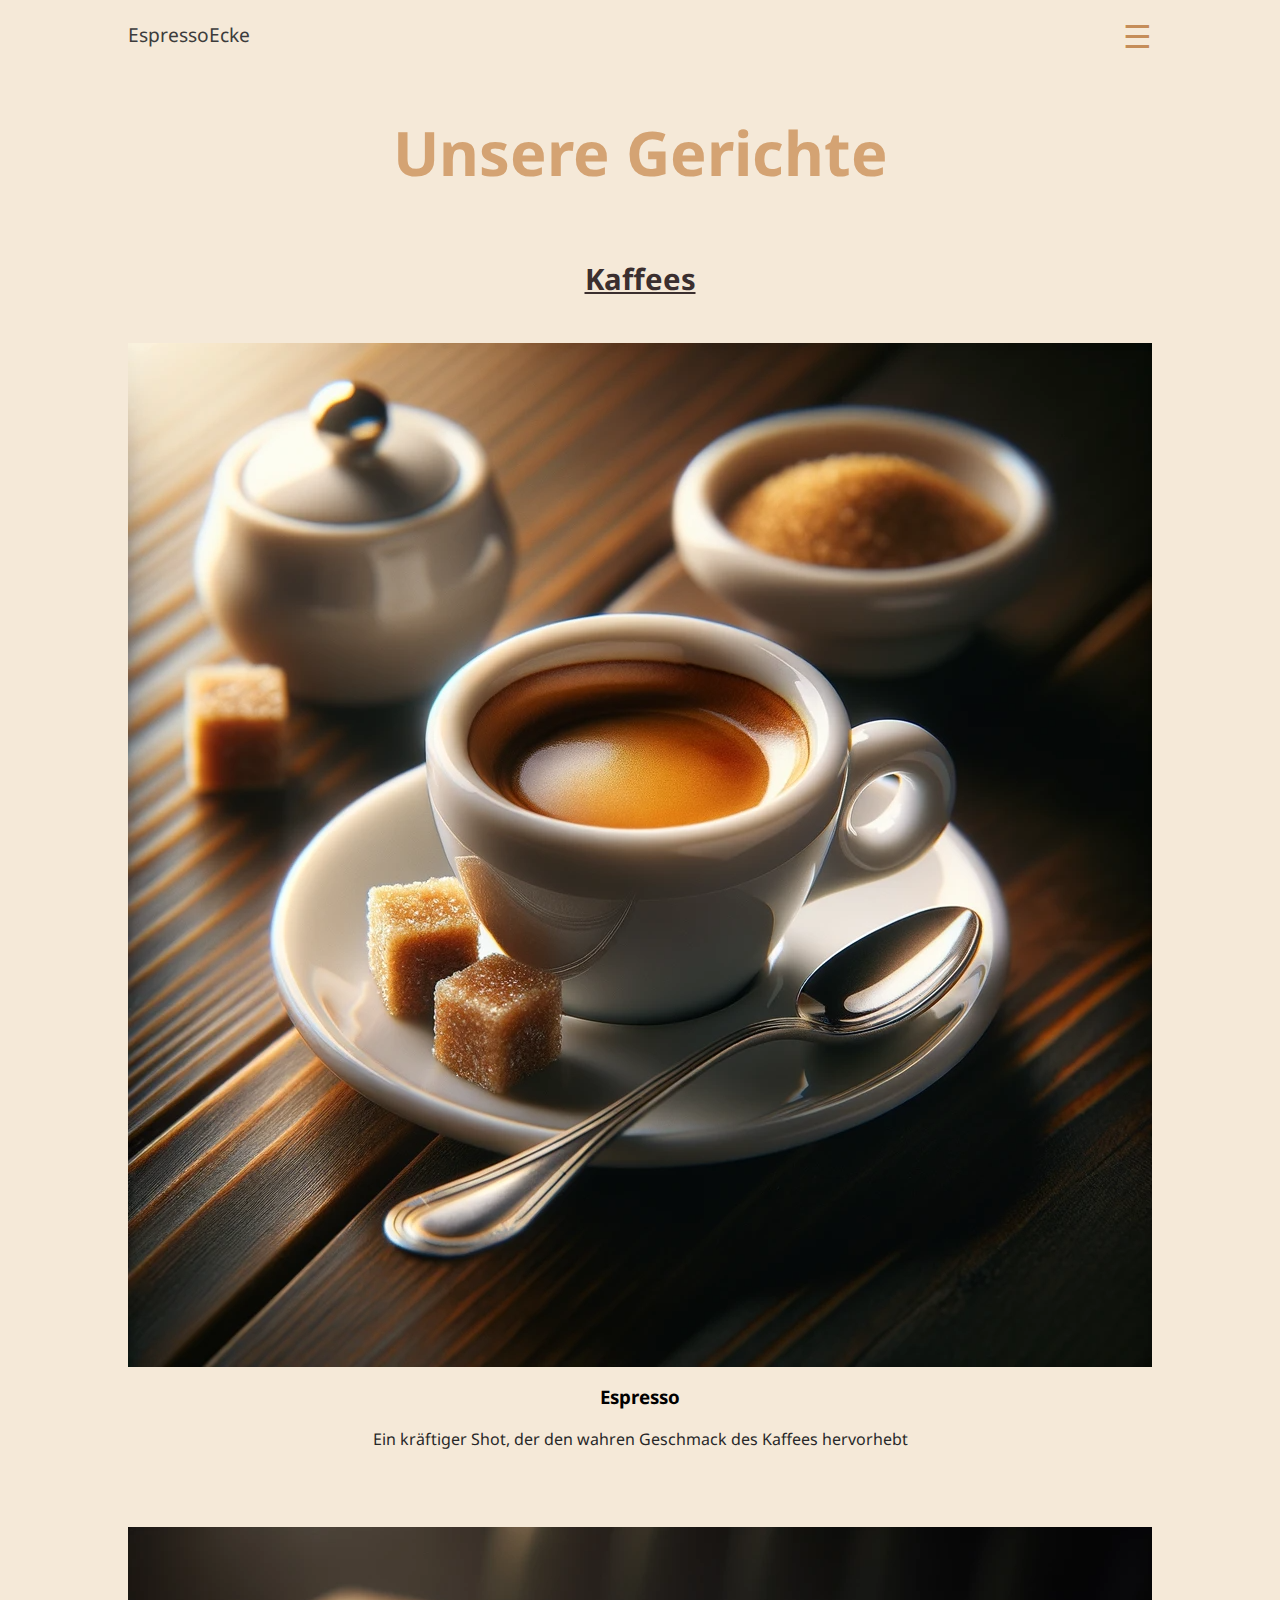
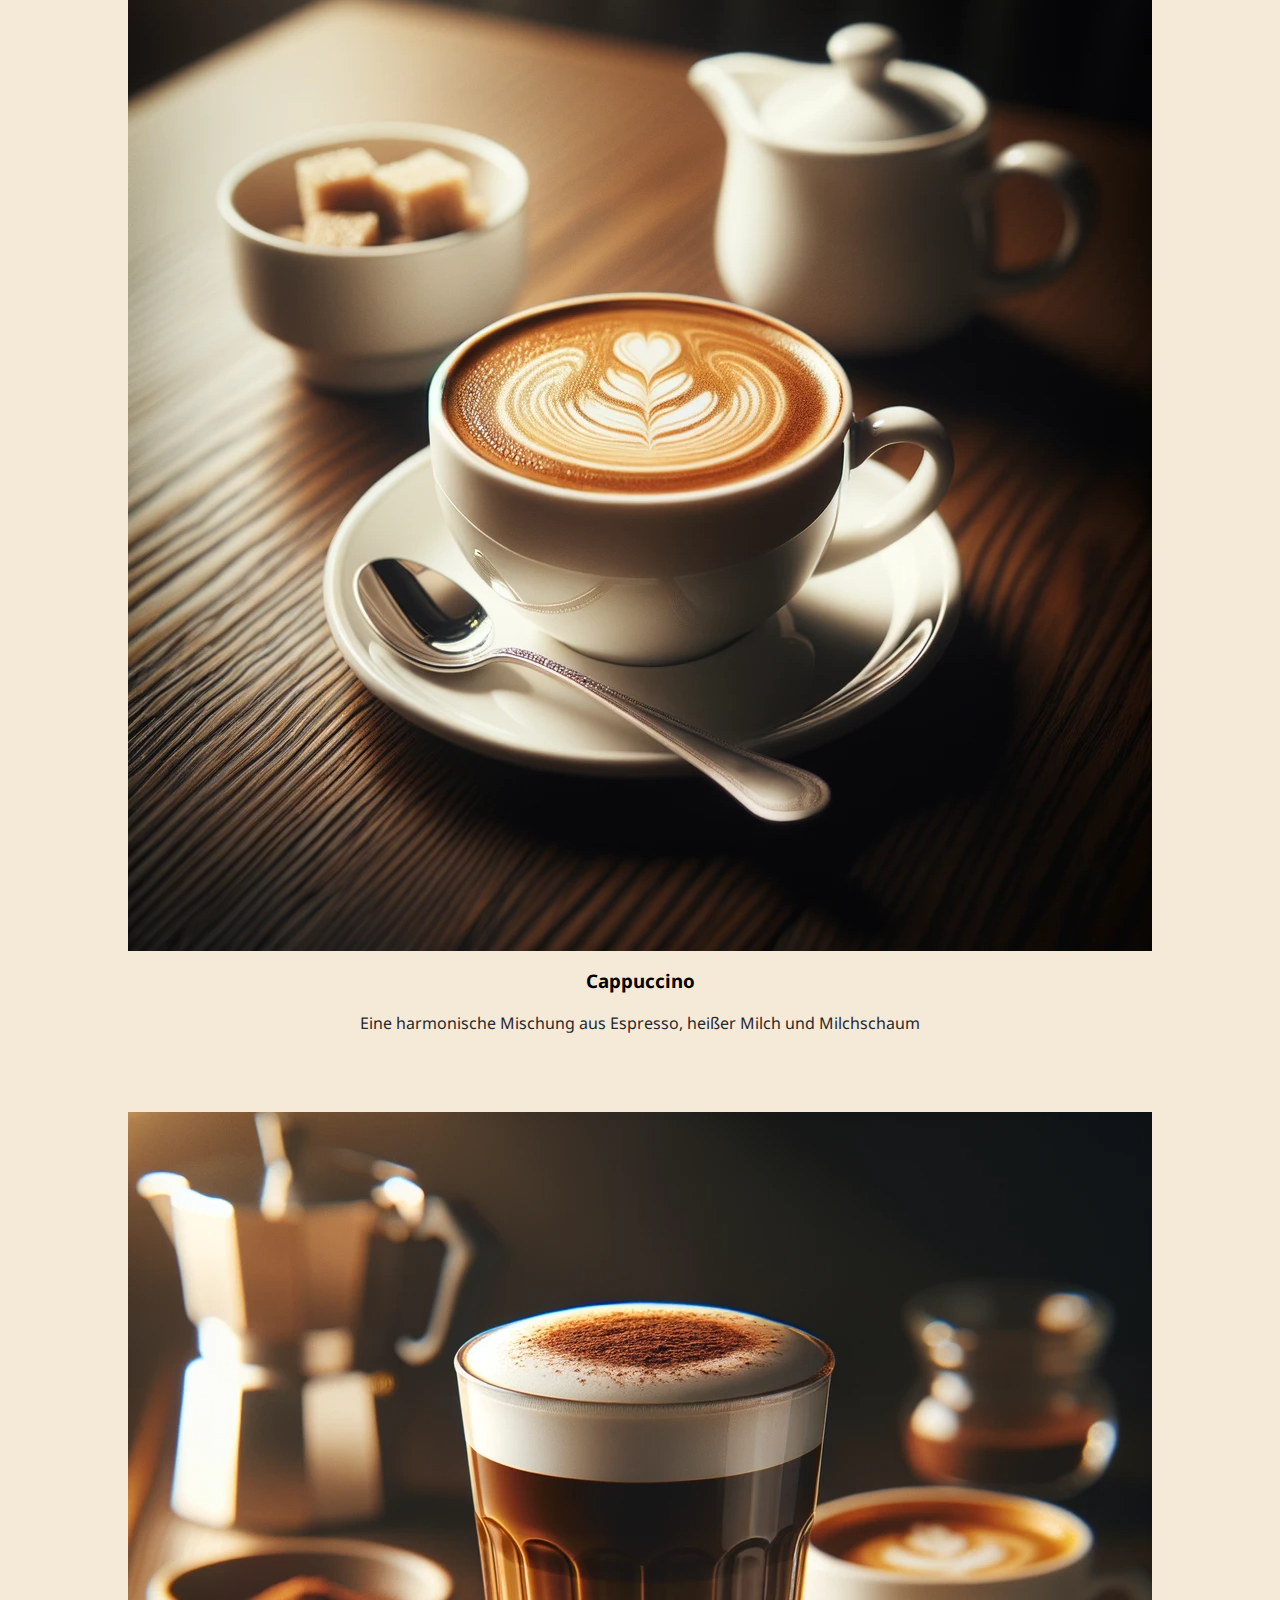
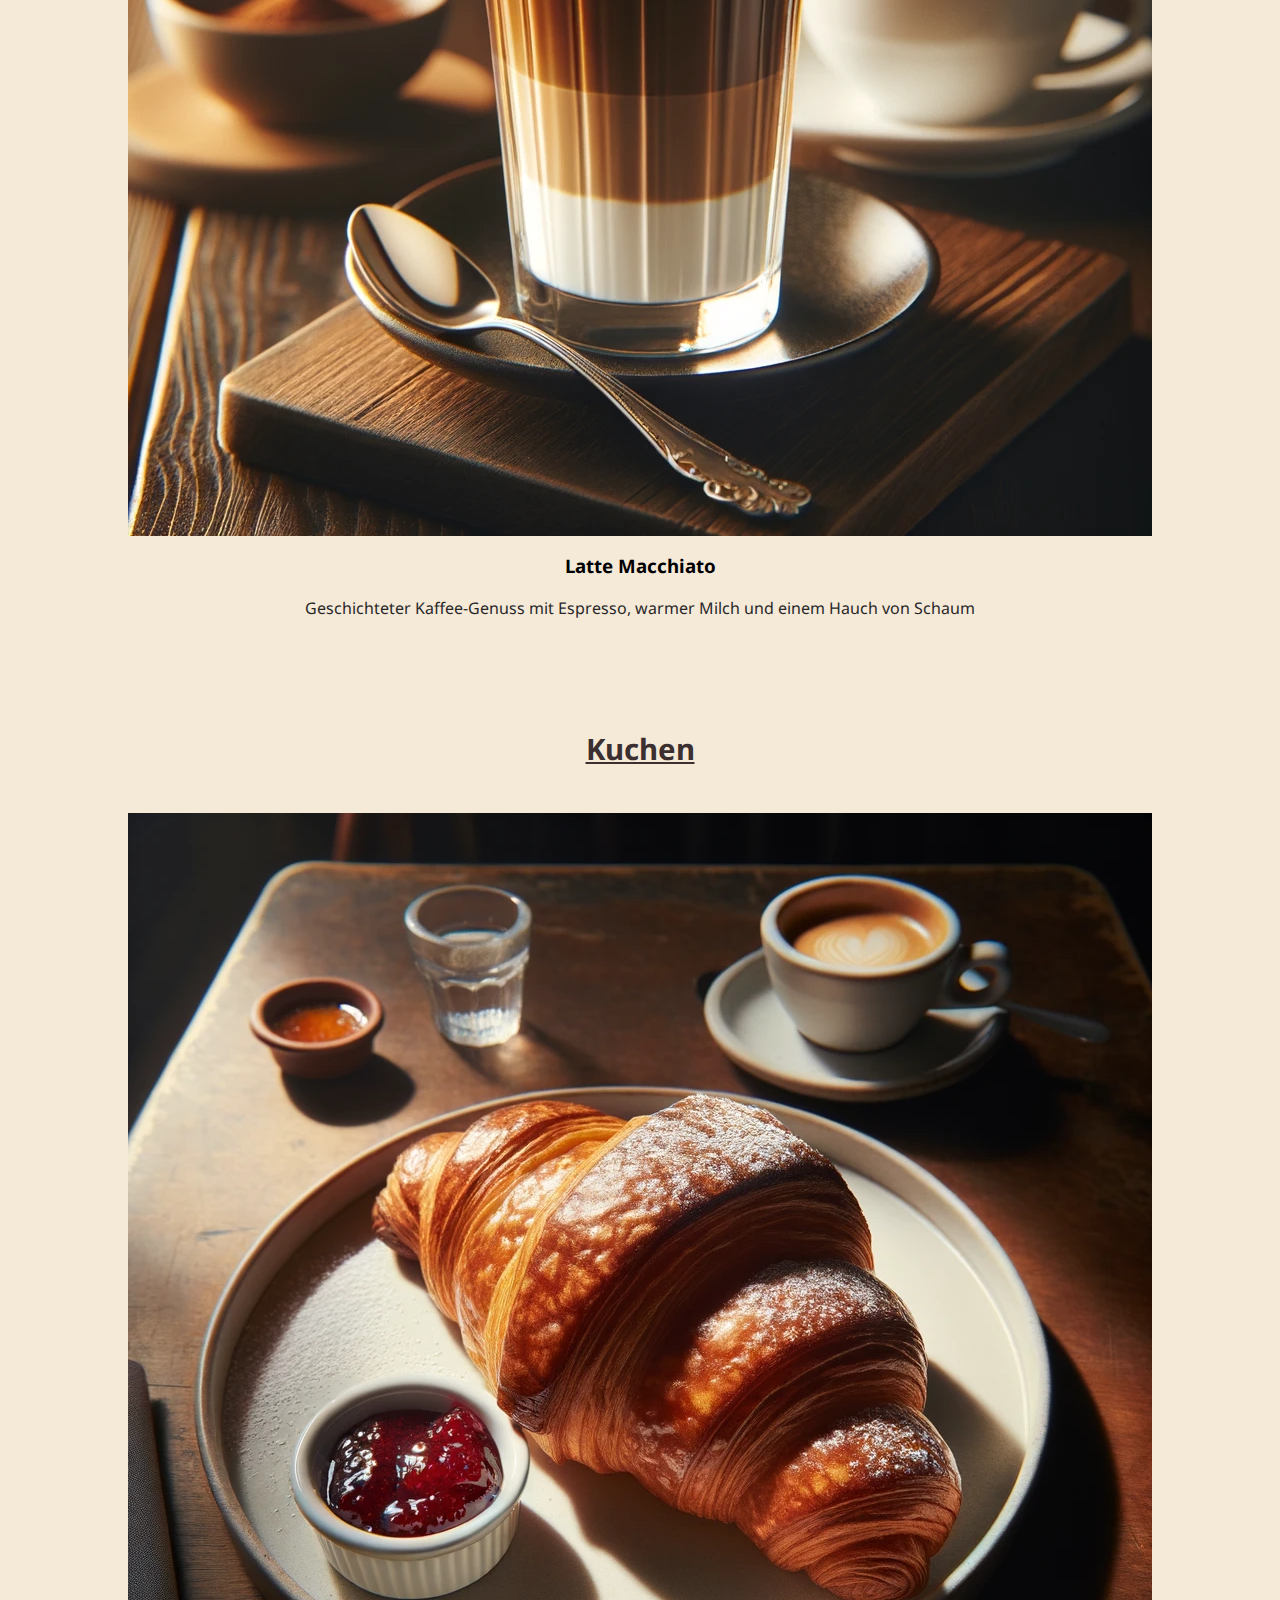
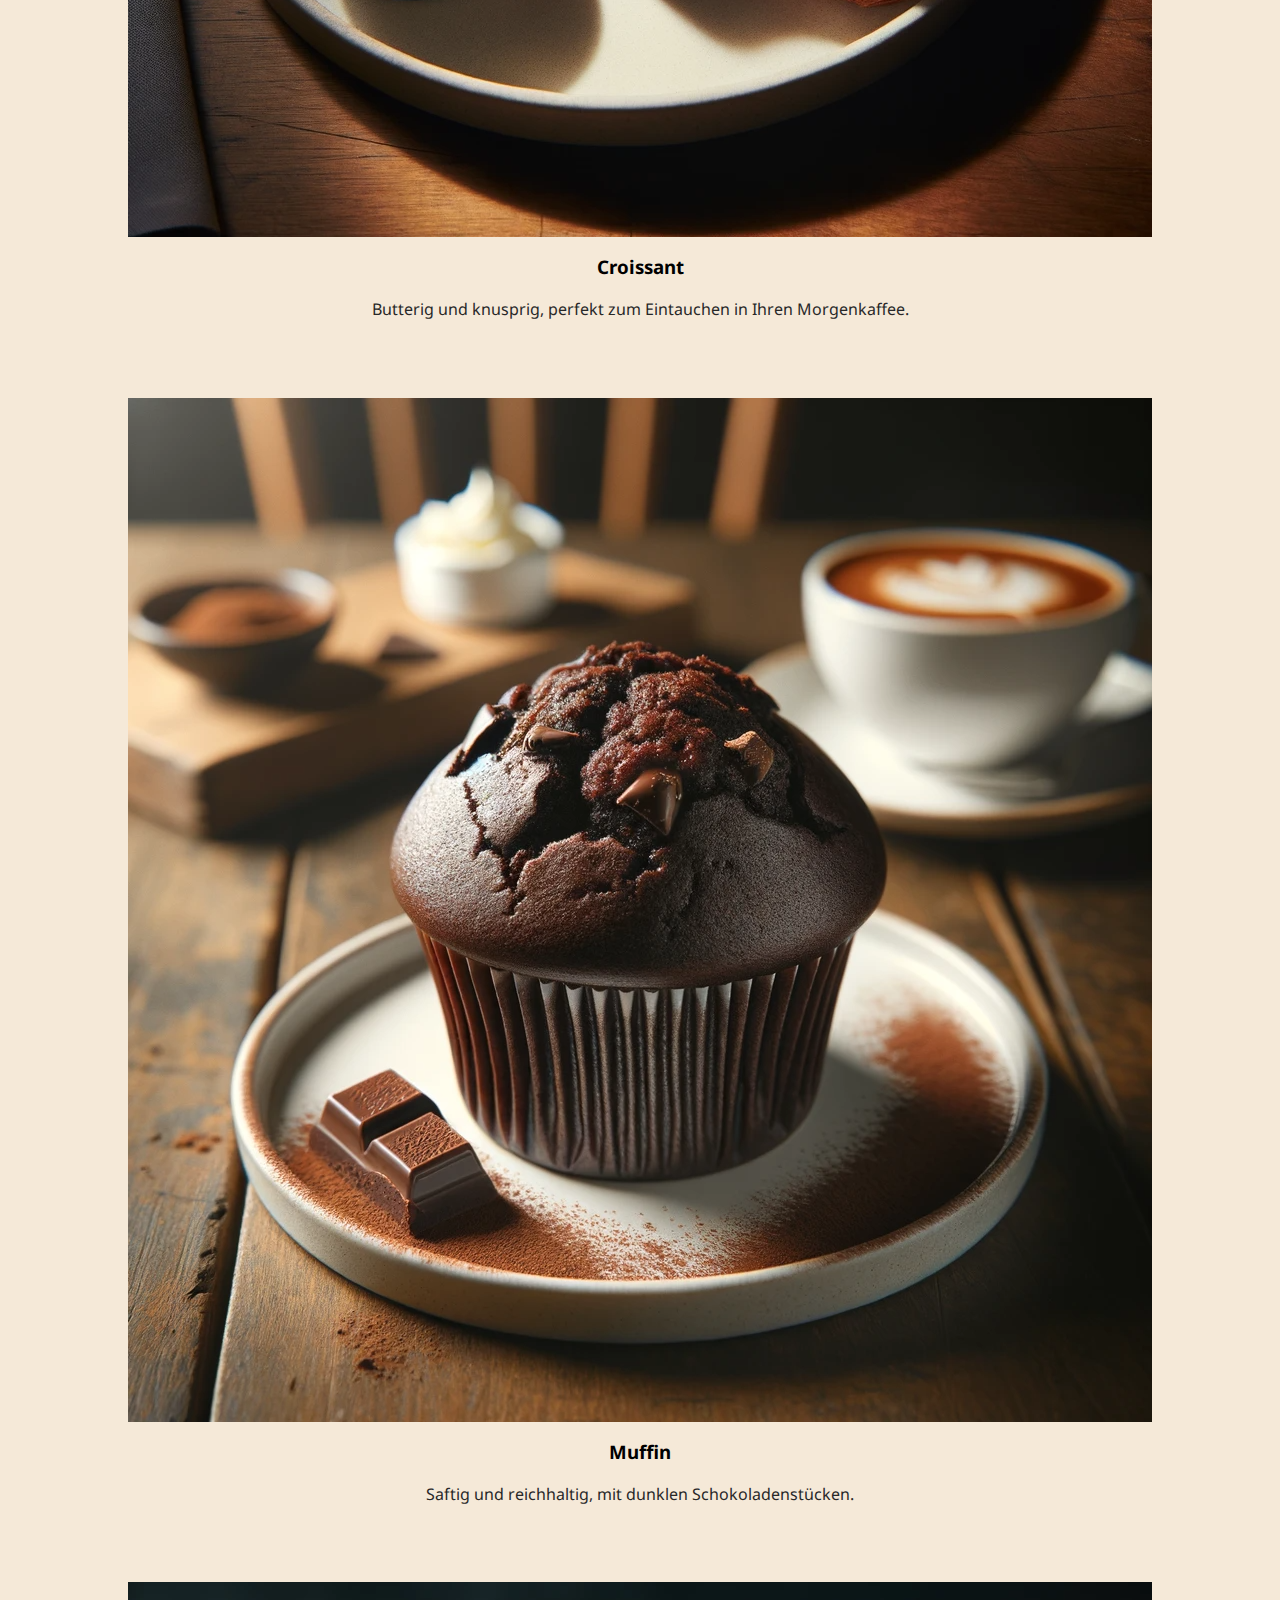
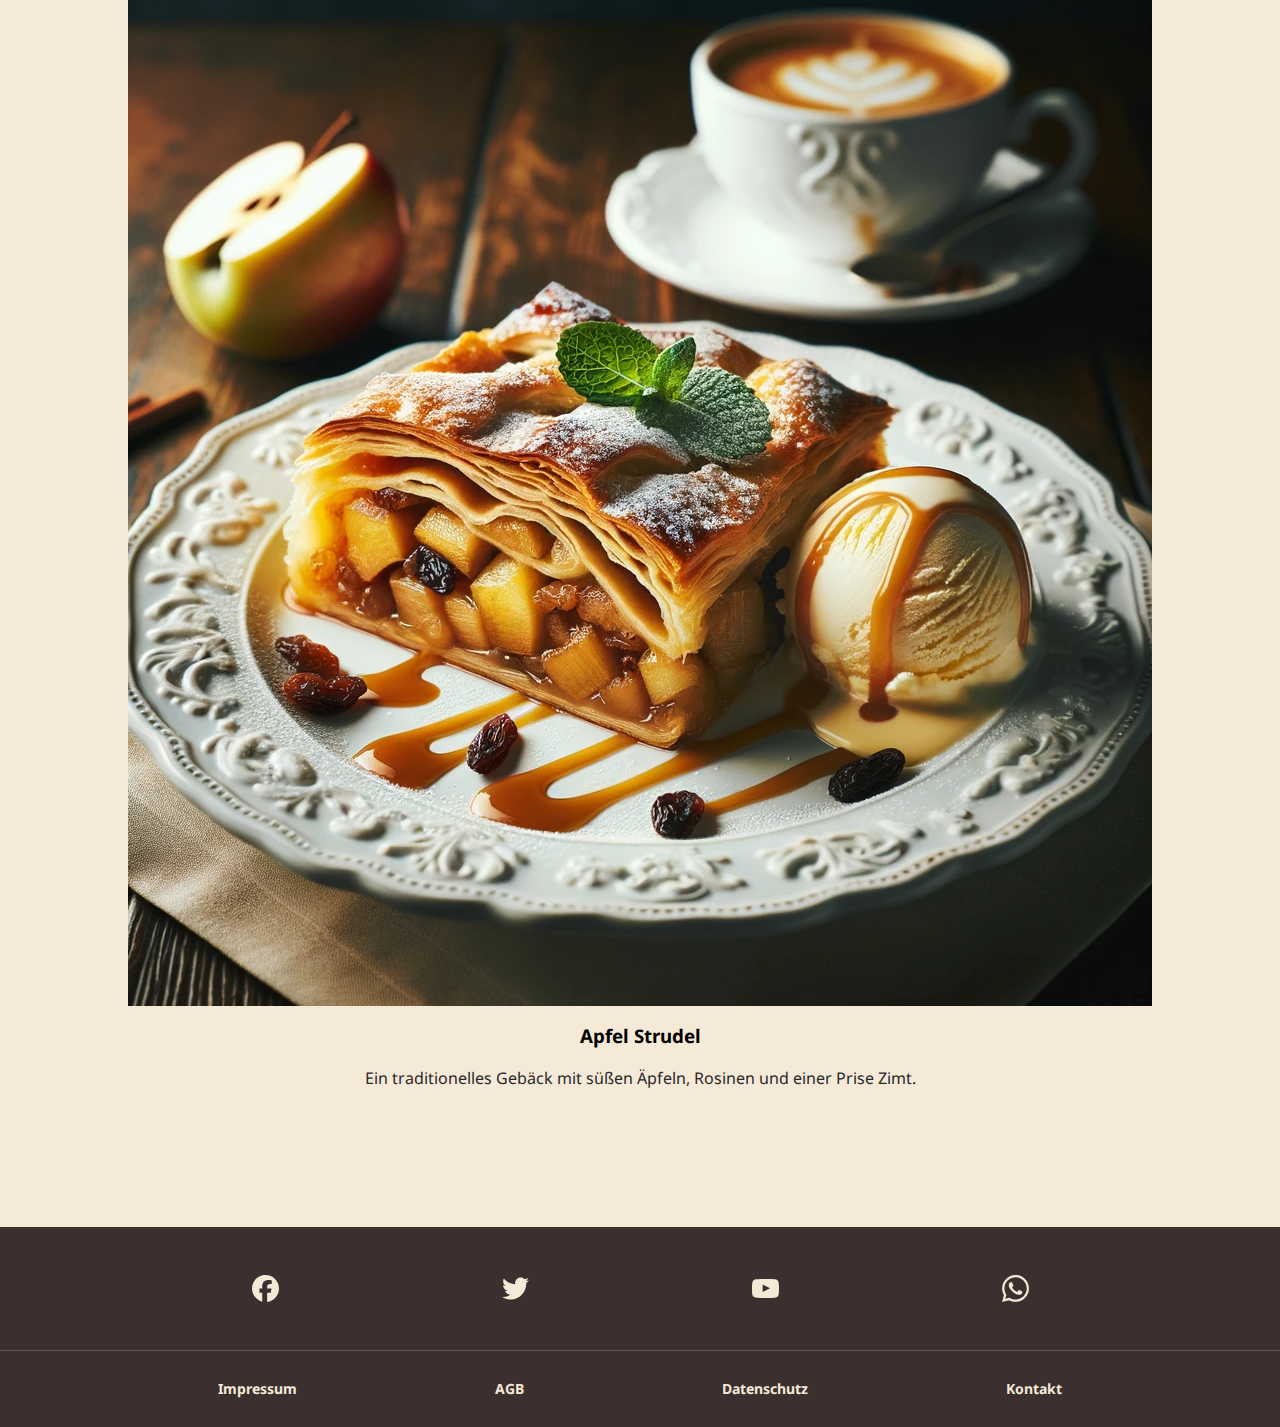
==== pages/gerichte/gerichte.html @ a0619e60 "Added Gerichte page. Made home page buttons work. And improved responsivness for small mobile phones" ====
<!DOCTYPE html>
<html lang="de">
<head>
    <meta charset="UTF-8">
    <meta http-equiv="X-UA-Compatible">
    <meta name="viewport" content="width=device-width, initial-scale=1.0">
    <title>Your Website Title</title>
    <link rel="stylesheet" href="../../styles.css">
    <link rel="stylesheet" href="gerichte.css">
    <link rel="preconnect" href="https://fonts.googleapis.com">
    <link rel="preconnect" href="https://fonts.gstatic.com" crossorigin>
    <link href="https://fonts.googleapis.com/css2?family=Noto+Sans:wght@600&display=swap" rel="stylesheet">
</head>
<body>

<section class="header-section">
    <header>
        <a href="../../index.html">EspressoEcke</a>
        <a class="hamburger" onclick="openNav()">&#9776;</a>
    </header>

    <div id="myNav" class="overlay">
        <a href="javascript:void(0)" class="closebtn" onclick="closeNav()">&times;</a>
        <div class="overlay-content">
            <a href="../../pages/ueber-uns/ueber-uns.html">Über uns</a>
            <a href="../../pages/gerichte/gerichte.html">Gerichte</a>
            <a href="../../pages/newsletter/newsletter.html">Newsletter</a>
            <a href="../../pages/kontakt/kontakt.html">Kontakt</a>
        </div>
    </div>
</section>

<section class="main-content">
    <article class="landing-page">
        <div class="landingpage-main-text">
            <h1>Unsere Gerichte</h1>
        </div>
    </article>
    <article class="gerichte">
        <section class="coffees">
            <h2>Kaffees</h2>
            <article>
                <img src="../../images/espresso-dalle-square.png" alt="our croissant">
                <h3>Espresso</h3>
                <p>Ein kräftiger Shot, der den wahren Geschmack des Kaffees hervorhebt</p>
            </article>
            <article>
                <img src="../../images/cappucino-dalle-square.png" alt="our muffin">
                <h3>Cappuccino</h3>
                <p>Eine harmonische Mischung aus Espresso, heißer Milch und Milchschaum</p>
            </article>
            <article>
                <img src="../../images/lattemachiato2-dalle-square.png" alt="our Apple Strudel">
                <h3>Latte Macchiato</h3>
                <p>Geschichteter Kaffee-Genuss mit Espresso, warmer Milch und einem Hauch von Schaum</p>
            </article>
        </section>
        <section class="cakes">
            <h2>Kuchen</h2>
            <article>
                <img src="../../images/croissant-dalle-square.png" alt="our croissant">
                <h3>Croissant</h3>
                <p>Butterig und knusprig, perfekt zum Eintauchen in Ihren Morgenkaffee.</p>
            </article>
            <article>
                <img src="../../images/muffin-dalle-square.png" alt="our muffin">
                <h3>Muffin</h3>
                <p>Saftig und reichhaltig, mit dunklen Schokoladenstücken.</p>
            </article>
            <article>
                <img src="../../images/apple-strudel-dalle-square.png" alt="our Apple Strudel">
                <h3>Apfel Strudel</h3>
                <p>Ein traditionelles Gebäck mit süßen Äpfeln, Rosinen und einer Prise Zimt.</p>
            </article>
        </section>
    </article>
</section>


<footer>
    <section class="socialmedia">
        <a href="https://facebook.com" target="_blank" class="facebook sm-icon"></a>
        <a href="https://twitter.com" target="_blank" class="twitter sm-icon"></a>
        <a href="https://youtube.com" target="_blank" class="youtube sm-icon"></a>
        <a href="https://whatsapp.com" target="_blank" class="whatsapp sm-icon"></a>
    </section>
    <section class="bottomfoot">
        <a href="../../index.html">Impressum</a>
        <a href="../../index.html">AGB</a>
        <a href="../../index.html">Datenschutz</a>
        <a href="../../index.html">Kontakt</a>
    </section>
</footer>

<script>
    //Nav
    function openNav() {
        document.getElementById("myNav").style.left = "0";
    }

    function closeNav() {
        document.getElementById("myNav").style.left = "100%";
    }

</script>
</body>
</html>
---- styles.css ----
@import url('https://fonts.googleapis.com/css2?family=Noto+Sans:wght@600&display=swap');

header {
    background-color: rgba(0, 0, 0, 0);
    align-content: center;
    text-align: right;
    width: 100%;
    position: absolute;
    margin: 10px 0;
    display: grid;
    grid-template-columns: 8fr 1fr;
    z-index: 10;

}

html {
    overflow-x: hidden;
}

body {
    background-color: #f5e9d8;
}
header > a {
    text-align: left;
    margin-left: 10vw;
    font-size: 1.2em;
    color: #3c3c3c;
    align-self: center;
    text-decoration: none;
}

.hamburger {
    font-size:32px;
    cursor:pointer;
    margin: 0 10vw;
    color: #c58d59;
    align-self: center;

}
.overlay {
    height: 100%;
    width: 100%;
    position: fixed;
    z-index: 100000;
    top: 0;
    left: 100%;
    background-color: rgb(211, 168, 122);
    overflow-x: hidden;
    transition: 0.5s;
}

.overlay-content {
    position: relative;
    top: 25%;
    width: 100%;
    text-align: center;
    margin-top: 30px;
}

.overlay a {
    padding: 8px;
    text-decoration: none;
    font-size: 36px;
    color: #818181;
    display: block;
    transition: 0.3s;
}

.overlay a:hover, .overlay a:focus {
    color: #f1f1f1;
}

.overlay .closebtn {
    position: absolute;
    right: 10vw;
    font-size: 53px;
    padding: 0;
}



body {
    font-family: 'Noto Sans', sans-serif;
    line-height: 1.6;
    margin: 0;
    padding: 0;
}

footer {
    background-color: #3b2f2f;
    height: 200px;
    display: flex;
    flex-direction: column;
    margin-top: 100px;
}

.socialmedia {
    display: flex;
    padding: 0 30px;
    justify-content: space-evenly;
    flex-basis: auto;
    height: 130px;
    align-items: center;
    border-bottom: rgba(189, 189, 189, 0.29) 1px solid;
}

.sm-icon {
    height: 30px;
    width: 30px;
    background-size: 90% 90%;
    background-position: center;
    background-repeat: no-repeat;
}

.facebook {
    background-image: url("images/facebook-app-round-white-icon.svg");

}
.twitter {
    background-image: url("images/twitter-icon.svg");
}
.youtube {
    background-image: url("images/youtube-icon.svg");
}
.whatsapp {
    background-image: url("images/whatsapp-icon.svg");
}

.bottomfoot {
    height: 80px;
    display: flex;
    text-align: center;
    justify-content: space-evenly;
    place-items: center;
    font-weight: bolder;
    font-size: 14px;
    padding: 0 30px;

    gap: 10px;
}

.bottomfoot > a {
    justify-content: center;
    text-align: center;
    margin: 0;
    place-self: center;
    text-decoration: none;
    color: #F5E9D8;
}

.bottomfoot > a:hover {
    filter: brightness(85%);
}

.main-content h2 {
    text-align: center;
    font-size: 35px;
    margin: 0;
}

p {
    color: #282828;
}

h1, h2 {
    color: #3b2f2f;
}
---- pages/gerichte/gerichte.css ----
@import url('https://fonts.googleapis.com/css2?family=Noto+Sans:wght@600;700&display=swap');

.main-content {
    display: flex;
    flex-direction: column;
    gap: 60px;
    text-align: center;
    align-items: center;
    padding-top: 110px;
}

.gerichte {
    padding: 0 60px;
}

.landing-page {
    font-family: 'Noto Sans', sans-serif !important;
}

.landingpage-main-text > h1 {
    margin: 0;
    color: #d4a373;
}

.landingpage-main-text {
    line-height: 1.4;
    color: #3b2f2f;
    font-size: 23pt;
    display: flex;
    flex-direction: column;
    gap: 15px;
}

.landingpage-main-text > p {
    font-family: 'Noto Sans', sans-serif;
    font-size: 18px;
    color: #232323;
    padding-bottom: 15px;
}

@media (max-width: 355px) {
    .landingpage-main-text > p {
        font-size: 15px !important;
    }

    .landingpage-main-text {
        font-size: 21pt !important;
    }
    .gerichte h2 {
        font-size: 19pt !important;
    }
}

.gerichte {
    display: flex;
    flex-direction: column;
    gap: 70px;
}

.gerichte img {
    width: 100%;
}

.gerichte h2 {
    font-size: 22pt;
    bottom: 0;    color: #3b2f2f;

    text-decoration: underline;
    text-decoration-color: #3b2f2f;
}

.gerichte > section > article > p, .gerichte > section > article > h3{
    margin: 0;
}

.gerichte > section > article > p {
    padding-bottom: 35px;
}

.gerichte > section {
    display: flex;
    flex-direction: column;
    gap: 40px;
}

.gerichte > section > article {
    display: flex;
    flex-direction: column;
    gap: 15px;
}
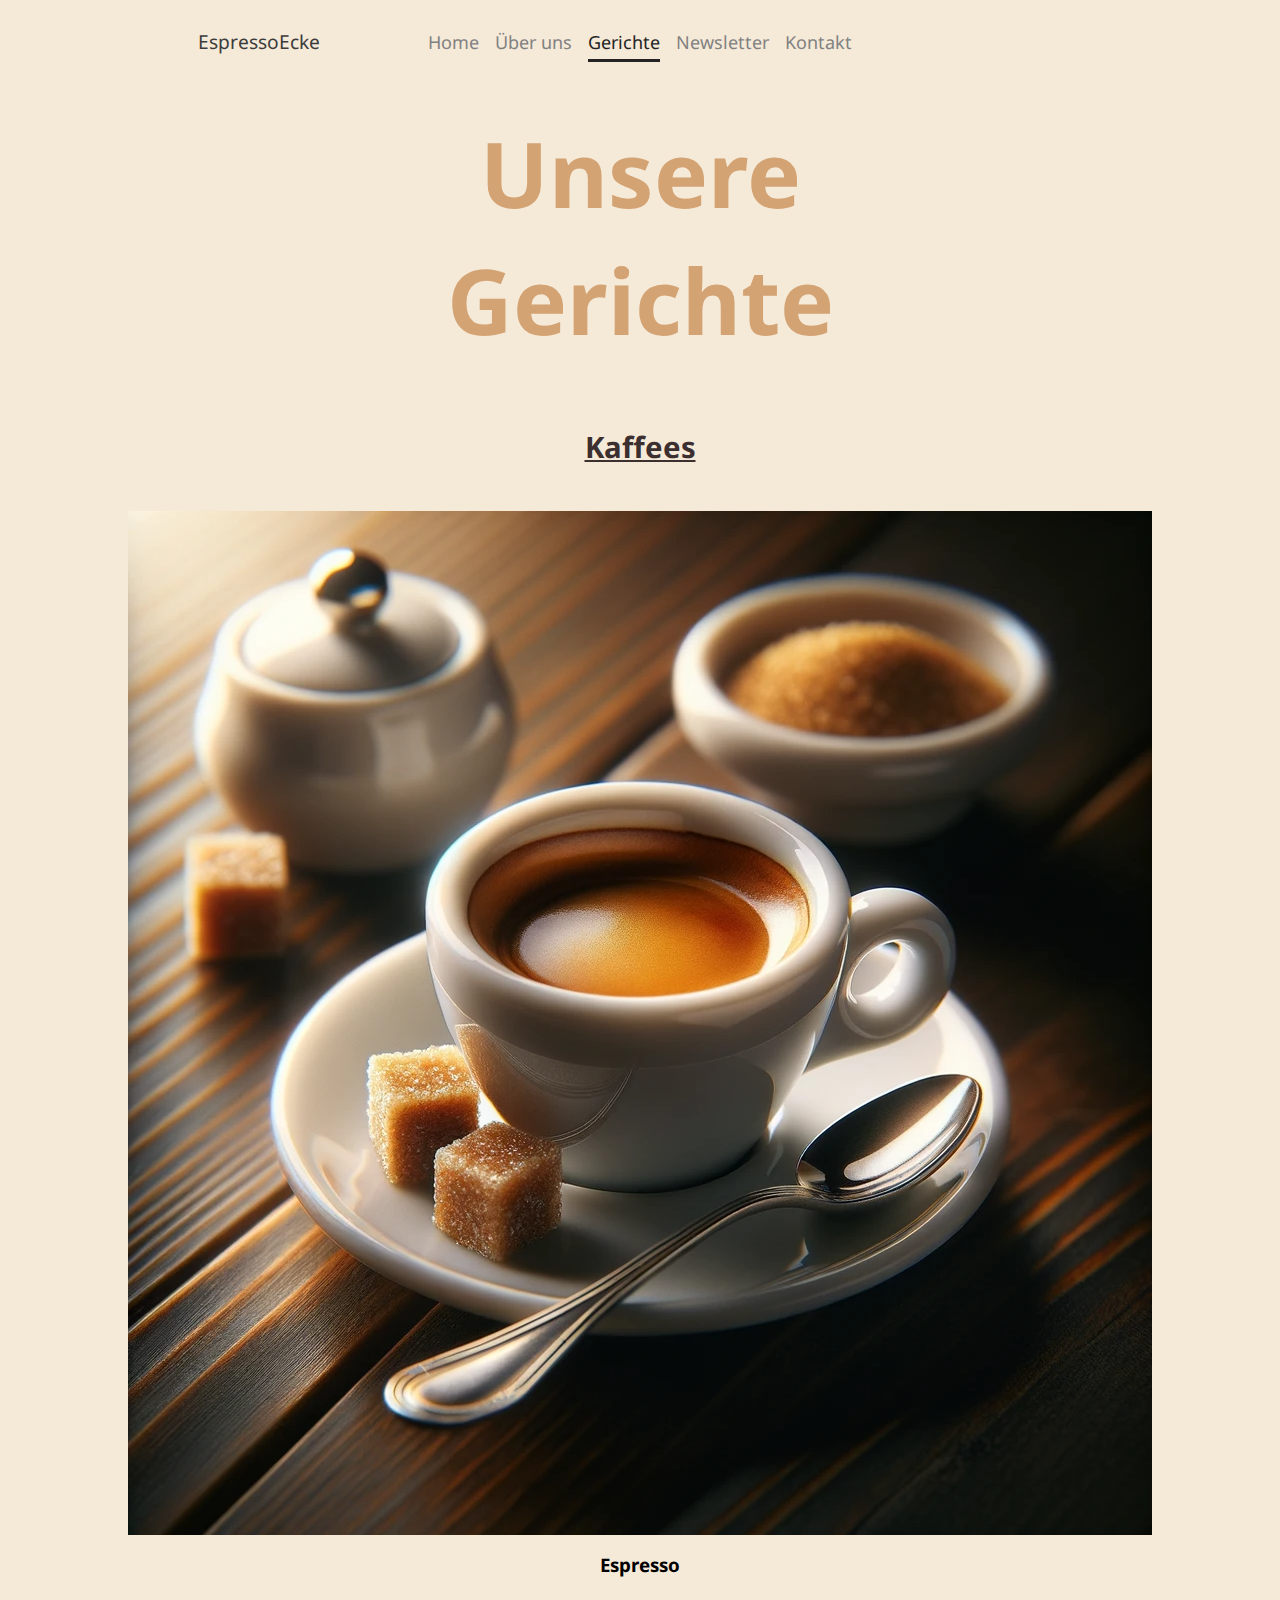
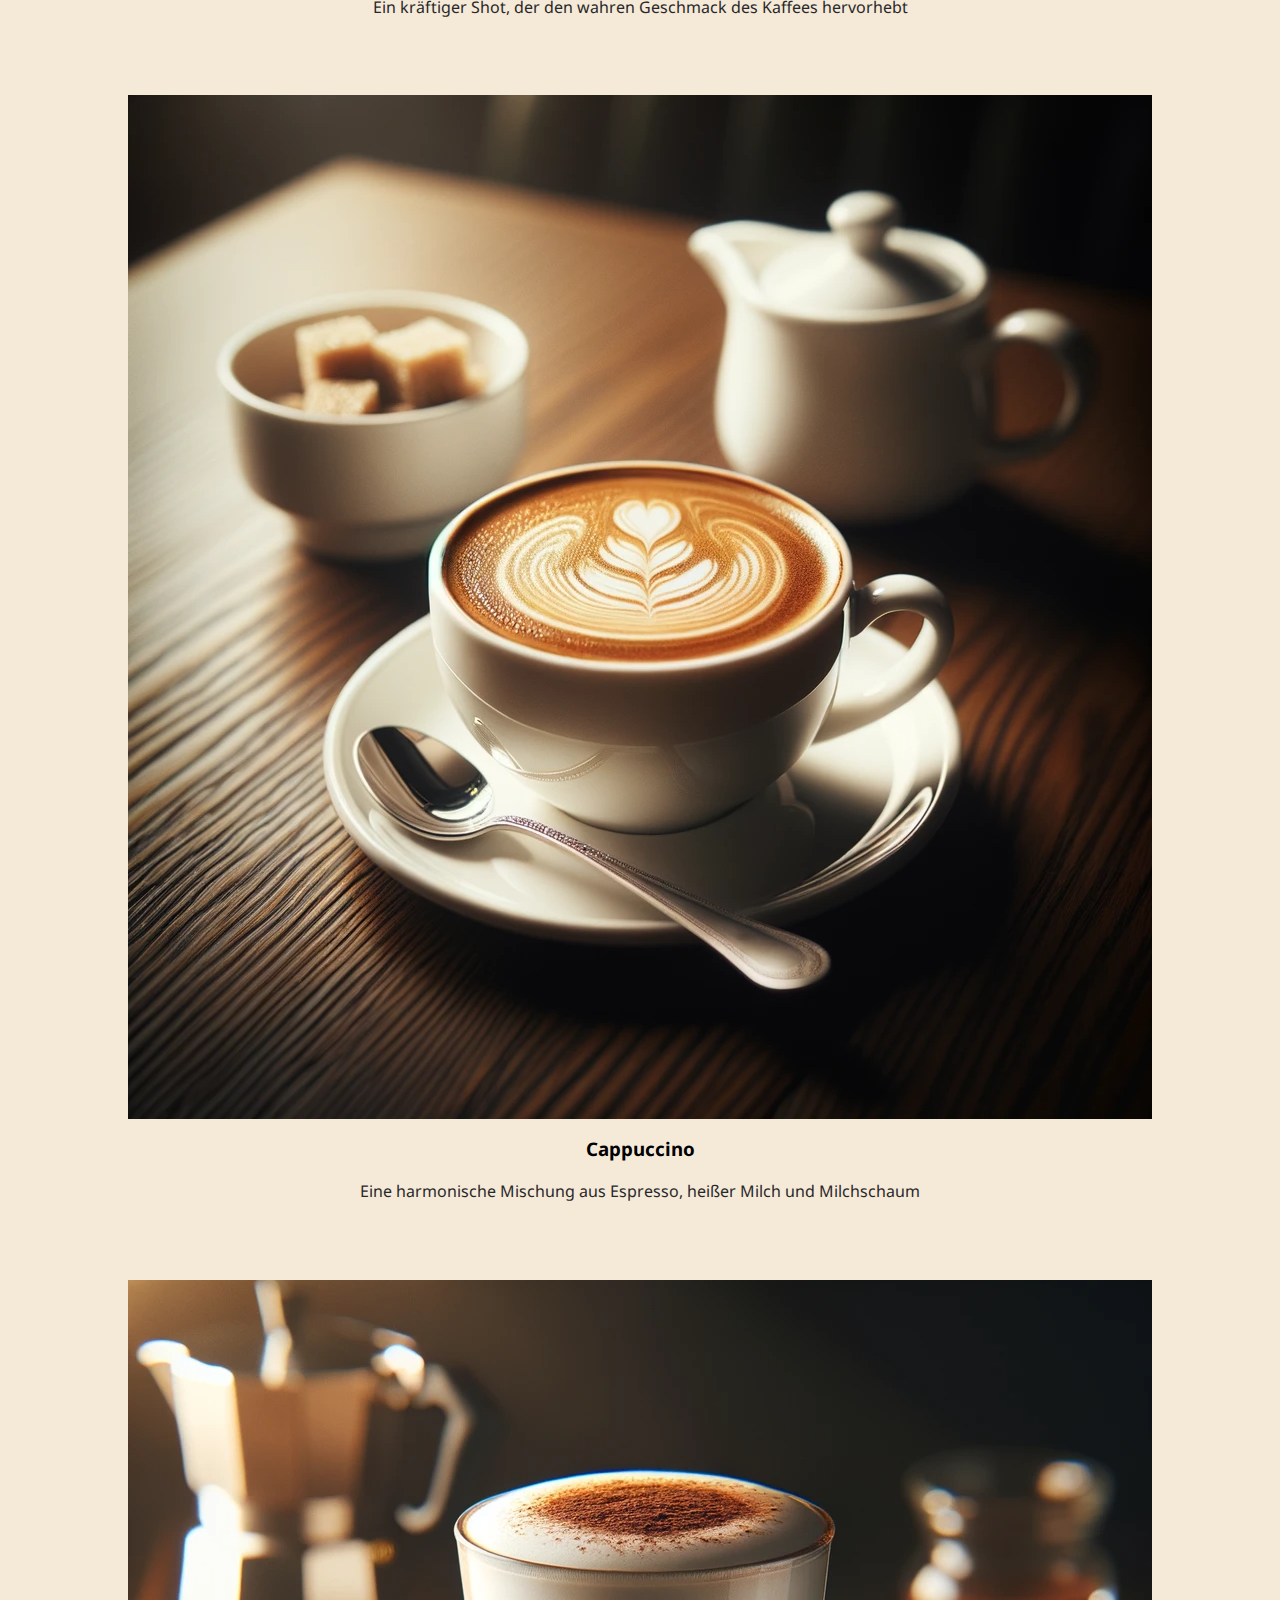
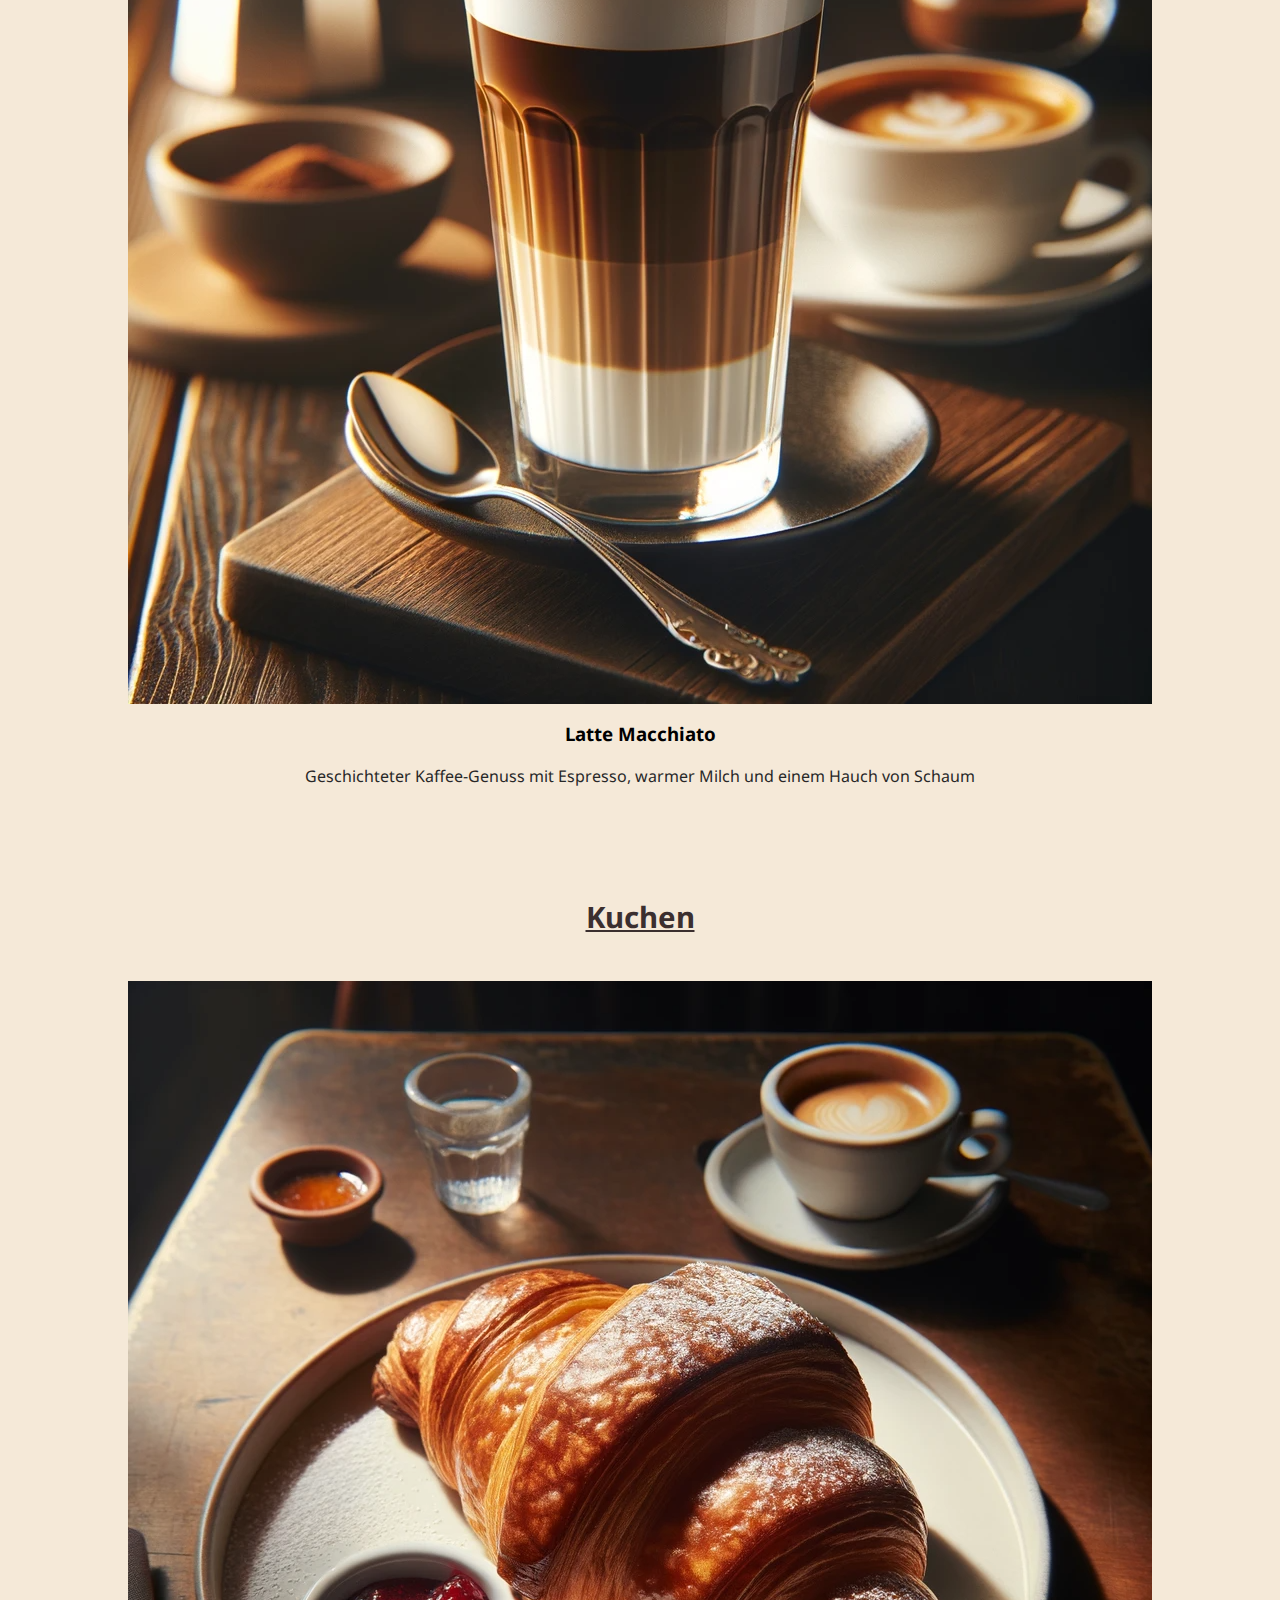
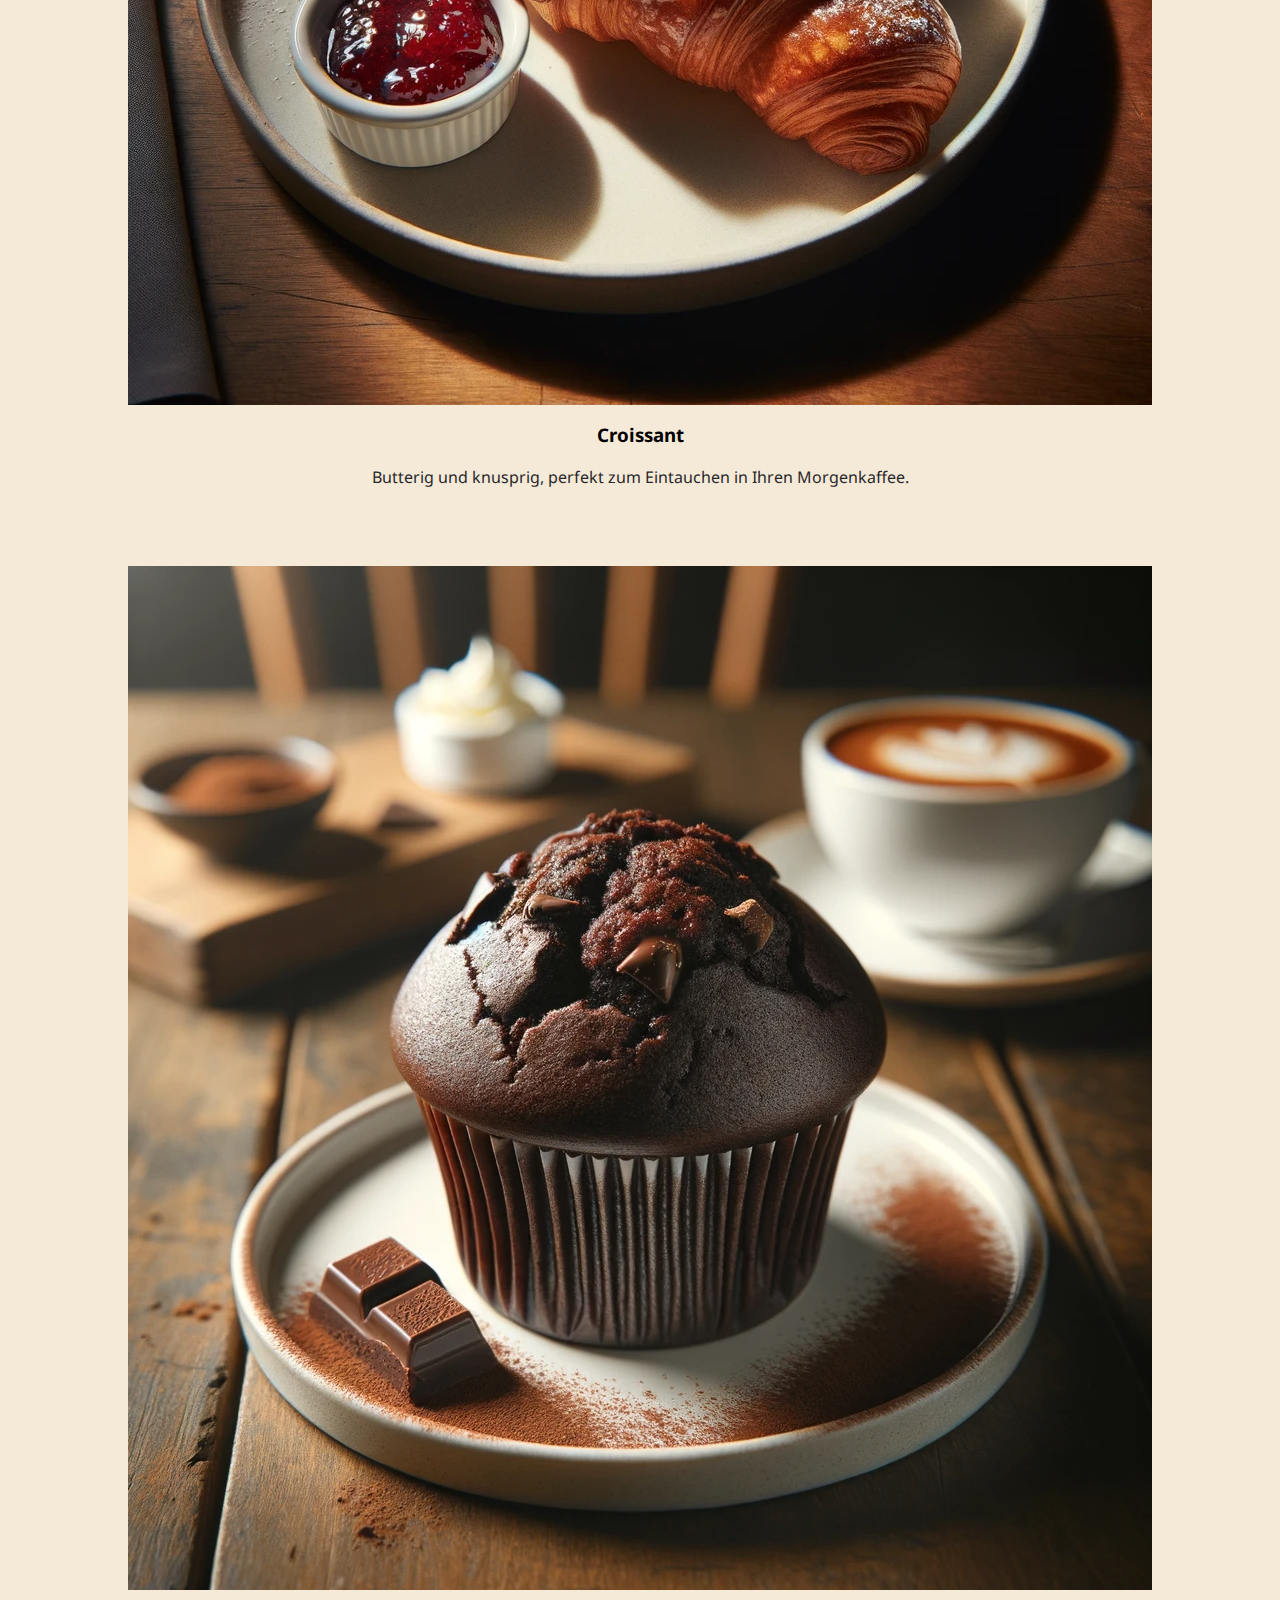
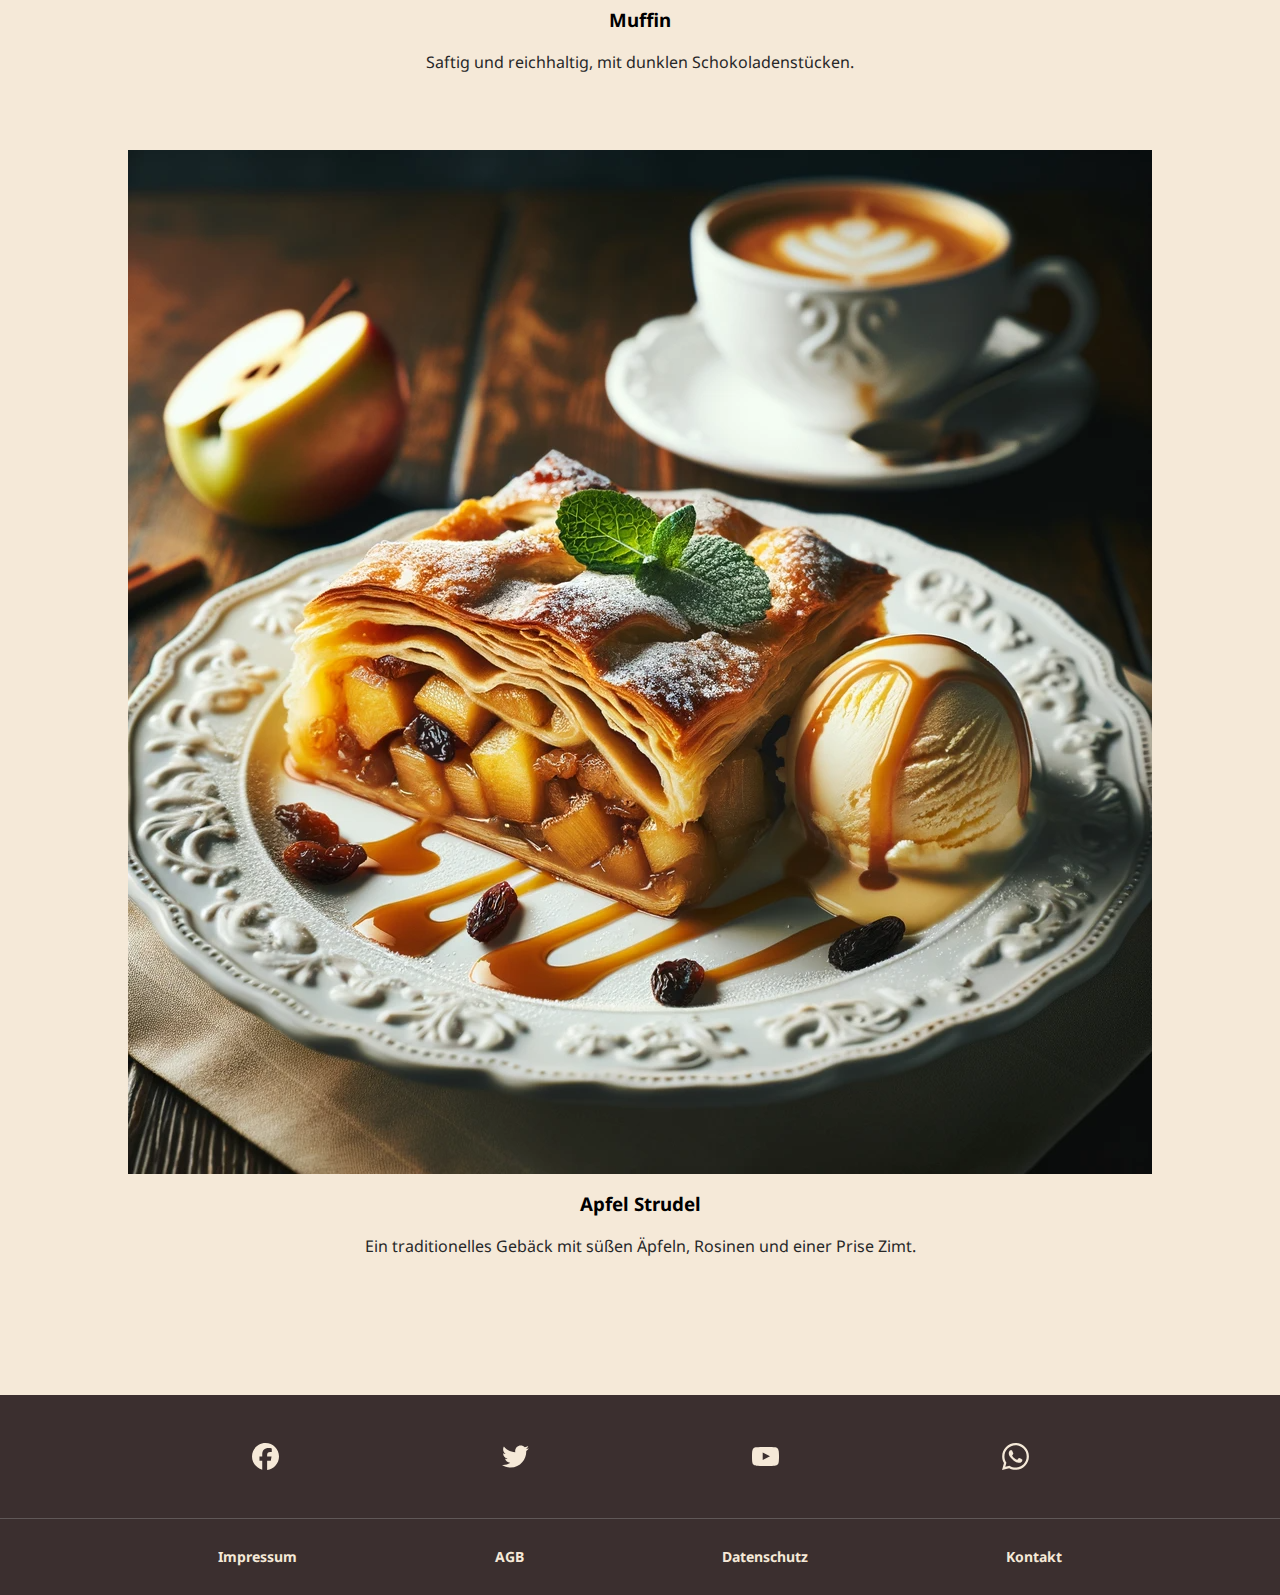
==== commit 8d2c6e5f: "Made home page responsive" ====
--- a/pages/gerichte/gerichte.html
+++ b/pages/gerichte/gerichte.html
@@ -1,107 +1,164 @@
 <!DOCTYPE html>
 <html lang="de">
-<head>
-    <meta charset="UTF-8">
-    <meta http-equiv="X-UA-Compatible">
-    <meta name="viewport" content="width=device-width, initial-scale=1.0">
+  <head>
+    <meta charset="UTF-8" />
+    <meta http-equiv="X-UA-Compatible" />
+    <meta name="viewport" content="width=device-width, initial-scale=1.0" />
     <title>Your Website Title</title>
-    <link rel="stylesheet" href="../../styles.css">
-    <link rel="stylesheet" href="gerichte.css">
-    <link rel="preconnect" href="https://fonts.googleapis.com">
-    <link rel="preconnect" href="https://fonts.gstatic.com" crossorigin>
-    <link href="https://fonts.googleapis.com/css2?family=Noto+Sans:wght@600&display=swap" rel="stylesheet">
-</head>
-<body>
-
-<section class="header-section">
-    <header>
+    <link rel="stylesheet" href="../../styles.css" />
+    <link rel="stylesheet" href="gerichte.css" />
+    <link rel="preconnect" href="https://fonts.googleapis.com" />
+    <link rel="preconnect" href="https://fonts.gstatic.com" crossorigin />
+    <link
+      href="https://fonts.googleapis.com/css2?family=Noto+Sans:wght@600&display=swap"
+      rel="stylesheet"
+    />
+  </head>
+  <body>
+    <section class="header-section">
+      <header>
         <a href="../../index.html">EspressoEcke</a>
         <a class="hamburger" onclick="openNav()">&#9776;</a>
-    </header>
+      </header>
 
-    <div id="myNav" class="overlay">
-        <a href="javascript:void(0)" class="closebtn" onclick="closeNav()">&times;</a>
+      <div id="myNav" class="overlay">
+        <a href="javascript:void(0)" class="closebtn" onclick="closeNav()"
+          >&times;</a
+        >
         <div class="overlay-content">
-            <a href="../../pages/ueber-uns/ueber-uns.html">Über uns</a>
-            <a href="../../pages/gerichte/gerichte.html">Gerichte</a>
-            <a href="../../pages/newsletter/newsletter.html">Newsletter</a>
-            <a href="../../pages/kontakt/kontakt.html">Kontakt</a>
+          <a href="../../index.html">Home</a>
+          <a href="../../pages/ueber-uns/ueber-uns.html">Über uns</a>
+          <a
+            href="../../pages/gerichte/gerichte.html"
+            style="
+              color: #232323;
+              text-decoration: #232323 solid underline 3px;
+              text-underline-offset: 10px;
+            "
+            >Gerichte</a
+          >
+          <a href="../../pages/newsletter/newsletter.html">Newsletter</a>
+          <a href="../../pages/kontakt/kontakt.html">Kontakt</a>
         </div>
-    </div>
-</section>
+      </div>
+    </section>
 
-<section class="main-content">
-    <article class="landing-page">
+    <section class="main-content">
+      <article class="landing-page">
         <div class="landingpage-main-text">
-            <h1>Unsere Gerichte</h1>
+          <h1>Unsere Gerichte</h1>
         </div>
-    </article>
-    <article class="gerichte">
+      </article>
+      <article class="gerichte">
         <section class="coffees">
-            <h2>Kaffees</h2>
-            <article>
-                <img src="../../images/espresso-dalle-square.png" alt="our croissant">
-                <h3>Espresso</h3>
-                <p>Ein kräftiger Shot, der den wahren Geschmack des Kaffees hervorhebt</p>
-            </article>
-            <article>
-                <img src="../../images/cappucino-dalle-square.png" alt="our muffin">
-                <h3>Cappuccino</h3>
-                <p>Eine harmonische Mischung aus Espresso, heißer Milch und Milchschaum</p>
-            </article>
-            <article>
-                <img src="../../images/lattemachiato2-dalle-square.png" alt="our Apple Strudel">
-                <h3>Latte Macchiato</h3>
-                <p>Geschichteter Kaffee-Genuss mit Espresso, warmer Milch und einem Hauch von Schaum</p>
-            </article>
+          <h2>Kaffees</h2>
+          <article>
+            <img
+              src="../../images/espresso-dalle-square.png"
+              alt="our croissant"
+            />
+            <h3>Espresso</h3>
+            <p>
+              Ein kräftiger Shot, der den wahren Geschmack des Kaffees
+              hervorhebt
+            </p>
+          </article>
+          <article>
+            <img
+              src="../../images/cappucino-dalle-square.png"
+              alt="our muffin"
+            />
+            <h3>Cappuccino</h3>
+            <p>
+              Eine harmonische Mischung aus Espresso, heißer Milch und
+              Milchschaum
+            </p>
+          </article>
+          <article>
+            <img
+              src="../../images/lattemachiato2-dalle-square.png"
+              alt="our Apple Strudel"
+            />
+            <h3>Latte Macchiato</h3>
+            <p>
+              Geschichteter Kaffee-Genuss mit Espresso, warmer Milch und einem
+              Hauch von Schaum
+            </p>
+          </article>
         </section>
         <section class="cakes">
-            <h2>Kuchen</h2>
-            <article>
-                <img src="../../images/croissant-dalle-square.png" alt="our croissant">
-                <h3>Croissant</h3>
-                <p>Butterig und knusprig, perfekt zum Eintauchen in Ihren Morgenkaffee.</p>
-            </article>
-            <article>
-                <img src="../../images/muffin-dalle-square.png" alt="our muffin">
-                <h3>Muffin</h3>
-                <p>Saftig und reichhaltig, mit dunklen Schokoladenstücken.</p>
-            </article>
-            <article>
-                <img src="../../images/apple-strudel-dalle-square.png" alt="our Apple Strudel">
-                <h3>Apfel Strudel</h3>
-                <p>Ein traditionelles Gebäck mit süßen Äpfeln, Rosinen und einer Prise Zimt.</p>
-            </article>
+          <h2>Kuchen</h2>
+          <article>
+            <img
+              src="../../images/croissant-dalle-square.png"
+              alt="our croissant"
+            />
+            <h3>Croissant</h3>
+            <p>
+              Butterig und knusprig, perfekt zum Eintauchen in Ihren
+              Morgenkaffee.
+            </p>
+          </article>
+          <article>
+            <img src="../../images/muffin-dalle-square.png" alt="our muffin" />
+            <h3>Muffin</h3>
+            <p>Saftig und reichhaltig, mit dunklen Schokoladenstücken.</p>
+          </article>
+          <article>
+            <img
+              src="../../images/apple-strudel-dalle-square.png"
+              alt="our Apple Strudel"
+            />
+            <h3>Apfel Strudel</h3>
+            <p>
+              Ein traditionelles Gebäck mit süßen Äpfeln, Rosinen und einer
+              Prise Zimt.
+            </p>
+          </article>
         </section>
-    </article>
-</section>
+      </article>
+    </section>
 
-
-<footer>
-    <section class="socialmedia">
-        <a href="https://facebook.com" target="_blank" class="facebook sm-icon"></a>
-        <a href="https://twitter.com" target="_blank" class="twitter sm-icon"></a>
-        <a href="https://youtube.com" target="_blank" class="youtube sm-icon"></a>
-        <a href="https://whatsapp.com" target="_blank" class="whatsapp sm-icon"></a>
-    </section>
-    <section class="bottomfoot">
+    <footer>
+      <section class="socialmedia">
+        <a
+          href="https://facebook.com"
+          target="_blank"
+          class="facebook sm-icon"
+        ></a>
+        <a
+          href="https://twitter.com"
+          target="_blank"
+          class="twitter sm-icon"
+        ></a>
+        <a
+          href="https://youtube.com"
+          target="_blank"
+          class="youtube sm-icon"
+        ></a>
+        <a
+          href="https://whatsapp.com"
+          target="_blank"
+          class="whatsapp sm-icon"
+        ></a>
+      </section>
+      <section class="bottomfoot">
         <a href="../../index.html">Impressum</a>
         <a href="../../index.html">AGB</a>
         <a href="../../index.html">Datenschutz</a>
         <a href="../../index.html">Kontakt</a>
-    </section>
-</footer>
+      </section>
+    </footer>
 
-<script>
-    //Nav
-    function openNav() {
+    <script>
+      //Nav
+      function openNav() {
         document.getElementById("myNav").style.left = "0";
-    }
+      }
 
-    function closeNav() {
+      function closeNav() {
         document.getElementById("myNav").style.left = "100%";
-    }
-
-</script>
-</body>
+      }
+    </script>
+  </body>
 </html>
--- a/styles.css
+++ b/styles.css
@@ -1,167 +1,232 @@
-@import url('https://fonts.googleapis.com/css2?family=Noto+Sans:wght@600&display=swap');
+@import url("https://fonts.googleapis.com/css2?family=Noto+Sans:wght@600&display=swap");
 
 header {
+  background-color: rgba(0, 0, 0, 0);
+  align-content: center;
+  text-align: right;
+  width: 100%;
+  position: absolute;
+  margin: 2vh 0;
+  display: grid;
+  grid-template-columns: 8fr 1fr;
+  z-index: 10;
+}
+
+@media (min-width: 1050px) {
+  .hamburger {
+    display: none;
+  }
+  .overlay {
+  }
+  .overlay-content {
+    display: flex;
+    top: 0 !important;
+    margin: 0 !important;
+    justify-content: center;
+  }
+  .overlay-content > a {
+    font-size: 18px !important;
+    height: 100%;
+  }
+  #myNav {
+    left: 0;
     background-color: rgba(0, 0, 0, 0);
-    align-content: center;
-    text-align: right;
+    position: static;
+    height: 100%;
+    display: flex;
+    justify-content: center;
+    align-items: center;
+  }
+  .closebtn {
+    display: none !important;
+  }
+  .header-section {
+    display: grid;
+    grid-template-columns: 1fr 2fr 1fr;
+    position: absolute;
     width: 100%;
-    position: absolute;
-    margin: 10px 0;
-    display: grid;
-    grid-template-columns: 8fr 1fr;
-    z-index: 10;
-
+    padding: 20px 0;
+  }
+  header {
+    margin: 0;
+    position: static;
+    background-color: rgba(0, 0, 0, 0);
+    display: flex;
+    justify-content: flex-end;
+  }
+  .landing-page .btn-kontakt {
+    display: none;
+  }
+  .btn-kontakt {
+    border-radius: 0 !important;
+    box-sizing: content-box;
+    position: relative;
+    z-index: 1;
+    width: 125px !important;
+    height: 36px !important;
+    font-size: 15px !important;
+  }
+  .landingpage-main-text {
+    font-size: 34pt !important;
+  }
+  .landingpage-main-text > h1 > br:first-of-type {
+    display: none;
+  }
+
+  .landing-page {
+    padding: 0 300px !important;
+  }
 }
 
 html {
-    overflow-x: hidden;
+  overflow-x: hidden;
 }
 
 body {
-    background-color: #f5e9d8;
+  background-color: #f5e9d8;
+  font-size: 16px;
 }
 header > a {
-    text-align: left;
-    margin-left: 10vw;
-    font-size: 1.2em;
-    color: #3c3c3c;
-    align-self: center;
-    text-decoration: none;
+  text-align: left;
+  margin-left: 10vw;
+  font-size: 1.2em;
+  color: #3c3c3c;
+  align-self: center;
+  text-decoration: none;
 }
 
 .hamburger {
-    font-size:32px;
-    cursor:pointer;
-    margin: 0 10vw;
-    color: #c58d59;
-    align-self: center;
-
+  font-size: 32px;
+  cursor: pointer;
+  margin: 0 10vw;
+  color: #c58d59;
+  align-self: center;
 }
 .overlay {
-    height: 100%;
-    width: 100%;
-    position: fixed;
-    z-index: 100000;
-    top: 0;
-    left: 100%;
-    background-color: rgb(211, 168, 122);
-    overflow-x: hidden;
-    transition: 0.5s;
+  height: 100%;
+  width: 100%;
+  position: fixed;
+  z-index: 100000;
+  top: 0;
+  left: 100%;
+  background-color: rgb(211, 168, 122);
+  overflow-x: hidden;
+  transition: 0.5s;
 }
 
 .overlay-content {
-    position: relative;
-    top: 25%;
-    width: 100%;
-    text-align: center;
-    margin-top: 30px;
+  position: relative;
+  top: 25%;
+  width: 100%;
+  text-align: center;
+  margin-top: 30px;
 }
 
 .overlay a {
-    padding: 8px;
-    text-decoration: none;
-    font-size: 36px;
-    color: #818181;
-    display: block;
-    transition: 0.3s;
-}
-
-.overlay a:hover, .overlay a:focus {
-    color: #f1f1f1;
+  padding: 8px;
+  text-decoration: none;
+  font-size: 36px;
+  color: #818181;
+  display: block;
+  transition: 0.3s;
+}
+
+.overlay a:hover,
+.overlay a:focus {
+  color: #f1f1f1;
+  filter: brightness(15%);
 }
 
 .overlay .closebtn {
-    position: absolute;
-    right: 10vw;
-    font-size: 53px;
-    padding: 0;
-}
-
-
+  position: absolute;
+  right: 10vw;
+  font-size: 53px;
+  padding: 0;
+}
 
 body {
-    font-family: 'Noto Sans', sans-serif;
-    line-height: 1.6;
-    margin: 0;
-    padding: 0;
+  font-family: "Noto Sans", sans-serif;
+  line-height: 1.6;
+  margin: 0;
+  padding: 0;
 }
 
 footer {
-    background-color: #3b2f2f;
-    height: 200px;
-    display: flex;
-    flex-direction: column;
-    margin-top: 100px;
+  background-color: #3b2f2f;
+  height: 200px;
+  display: flex;
+  flex-direction: column;
+  margin-top: 100px;
 }
 
 .socialmedia {
-    display: flex;
-    padding: 0 30px;
-    justify-content: space-evenly;
-    flex-basis: auto;
-    height: 130px;
-    align-items: center;
-    border-bottom: rgba(189, 189, 189, 0.29) 1px solid;
+  display: flex;
+  padding: 0 30px;
+  justify-content: space-evenly;
+  flex-basis: auto;
+  height: 130px;
+  align-items: center;
+  border-bottom: rgba(189, 189, 189, 0.29) 1px solid;
 }
 
 .sm-icon {
-    height: 30px;
-    width: 30px;
-    background-size: 90% 90%;
-    background-position: center;
-    background-repeat: no-repeat;
+  height: 30px;
+  width: 30px;
+  background-size: 90% 90%;
+  background-position: center;
+  background-repeat: no-repeat;
 }
 
 .facebook {
-    background-image: url("images/facebook-app-round-white-icon.svg");
-
+  background-image: url("images/facebook-app-round-white-icon.svg");
 }
 .twitter {
-    background-image: url("images/twitter-icon.svg");
+  background-image: url("images/twitter-icon.svg");
 }
 .youtube {
-    background-image: url("images/youtube-icon.svg");
+  background-image: url("images/youtube-icon.svg");
 }
 .whatsapp {
-    background-image: url("images/whatsapp-icon.svg");
+  background-image: url("images/whatsapp-icon.svg");
 }
 
 .bottomfoot {
-    height: 80px;
-    display: flex;
-    text-align: center;
-    justify-content: space-evenly;
-    place-items: center;
-    font-weight: bolder;
-    font-size: 14px;
-    padding: 0 30px;
-
-    gap: 10px;
+  height: 80px;
+  display: flex;
+  text-align: center;
+  justify-content: space-evenly;
+  place-items: center;
+  font-weight: bolder;
+  font-size: 14px;
+  padding: 0 30px;
+
+  gap: 10px;
 }
 
 .bottomfoot > a {
-    justify-content: center;
-    text-align: center;
-    margin: 0;
-    place-self: center;
-    text-decoration: none;
-    color: #F5E9D8;
+  justify-content: center;
+  text-align: center;
+  margin: 0;
+  place-self: center;
+  text-decoration: none;
+  color: #f5e9d8;
 }
 
 .bottomfoot > a:hover {
-    filter: brightness(85%);
+  filter: brightness(85%);
 }
 
 .main-content h2 {
-    text-align: center;
-    font-size: 35px;
-    margin: 0;
+  text-align: center;
+  font-size: 35px;
+  margin: 0;
 }
 
 p {
-    color: #282828;
-}
-
-h1, h2 {
-    color: #3b2f2f;
-}+  color: #282828;
+}
+
+h1,
+h2 {
+  color: #3b2f2f;
+}
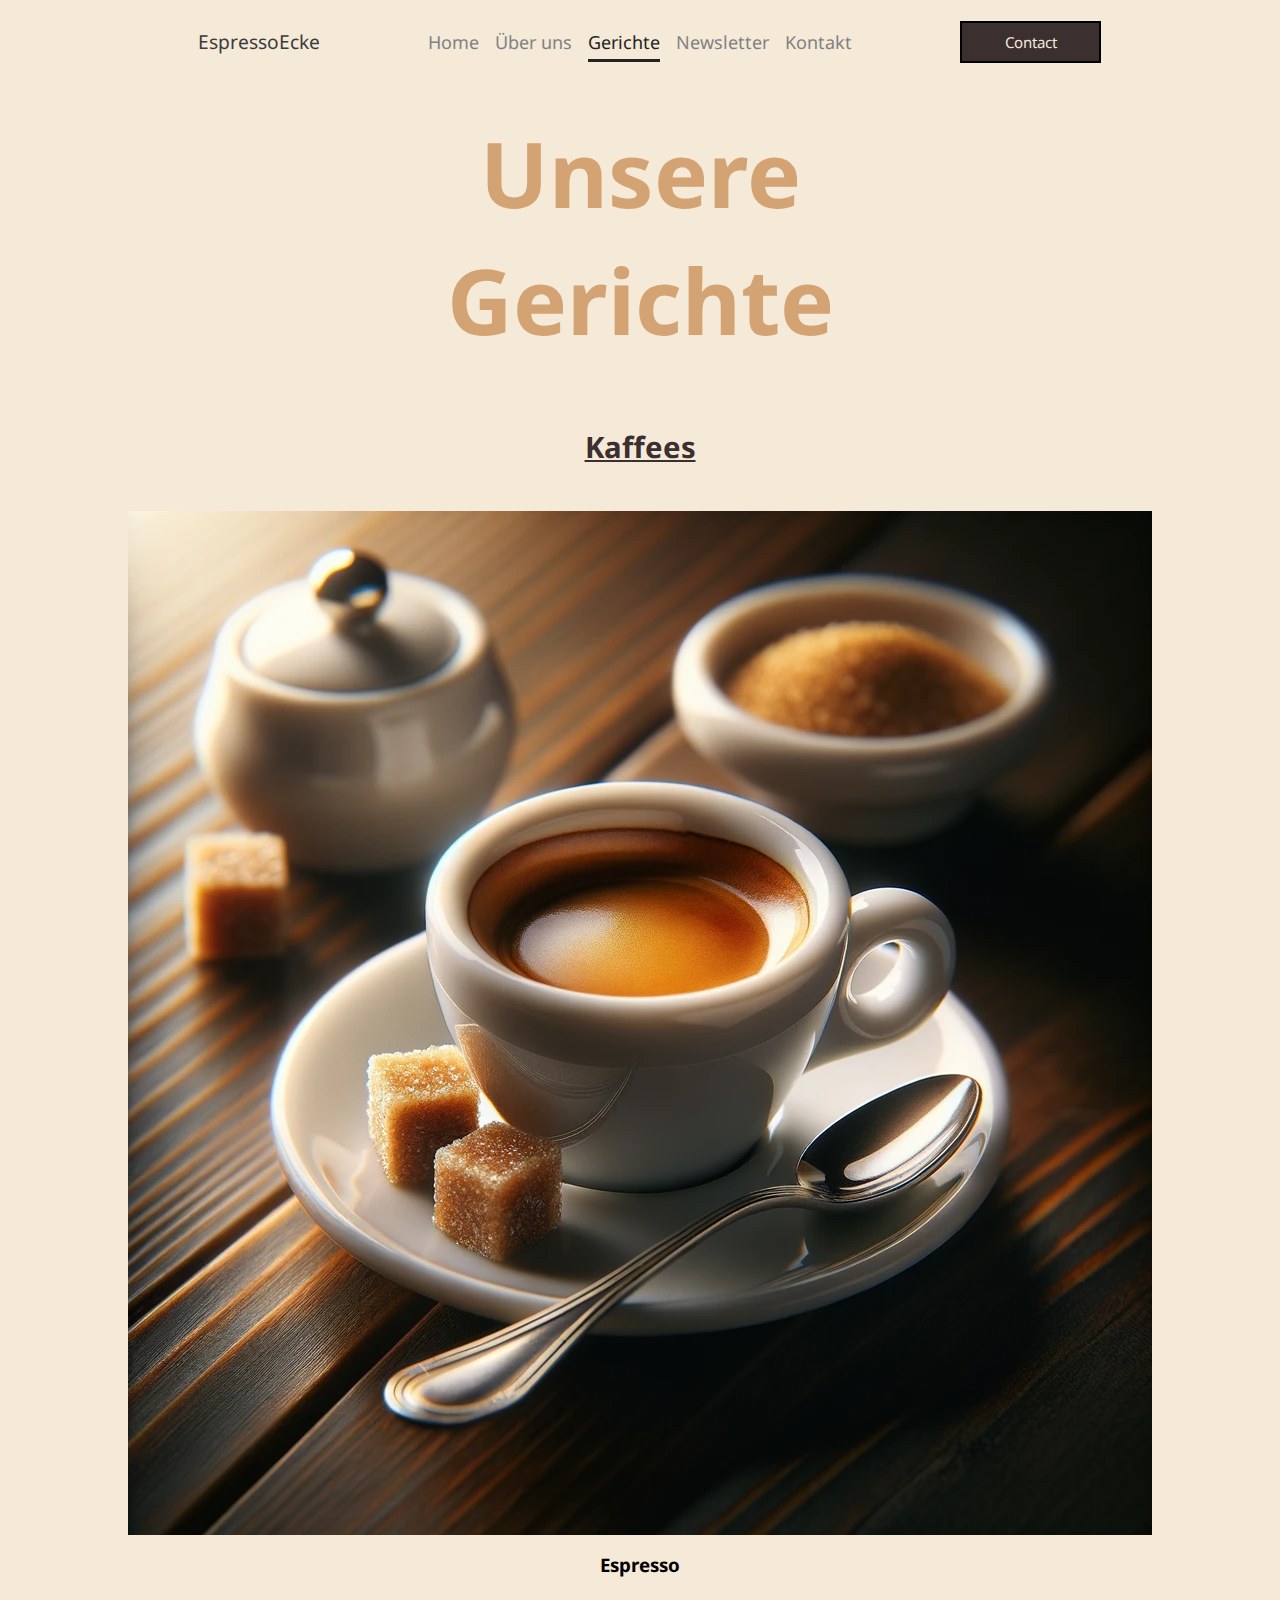
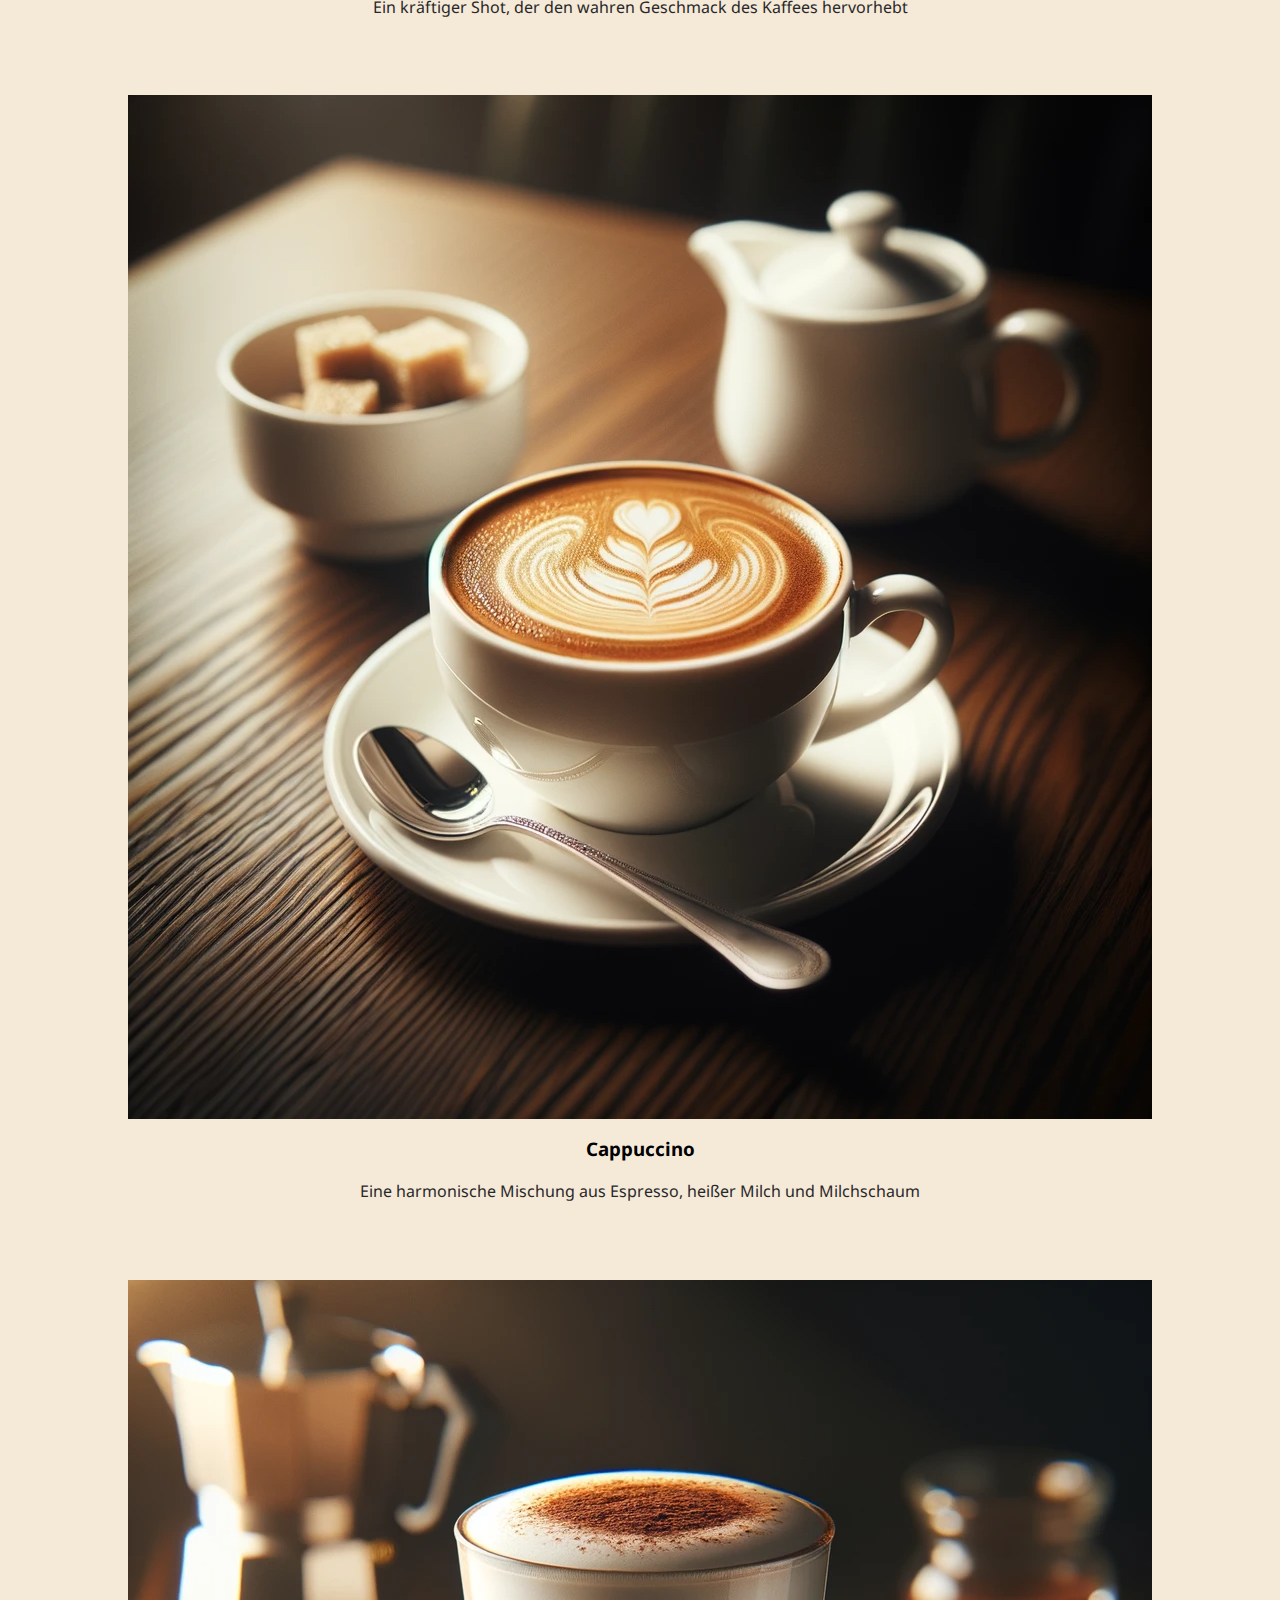
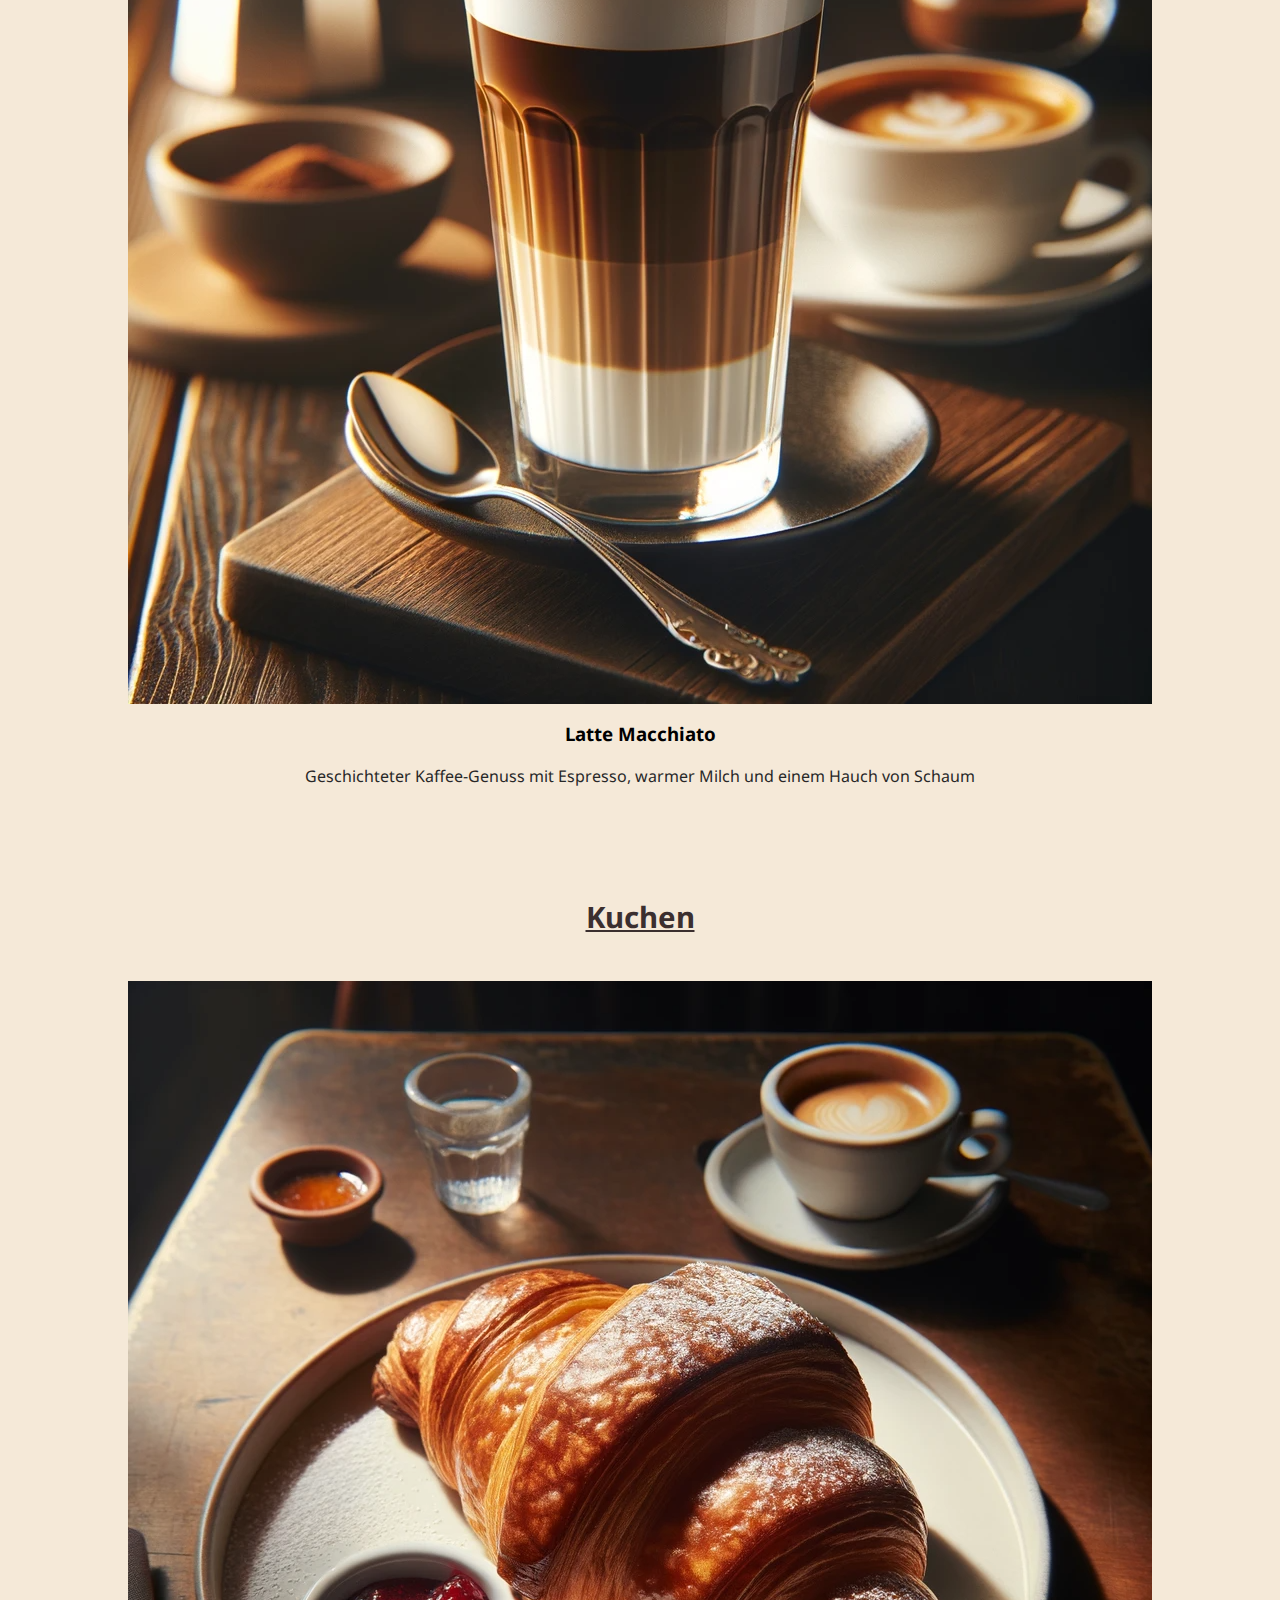
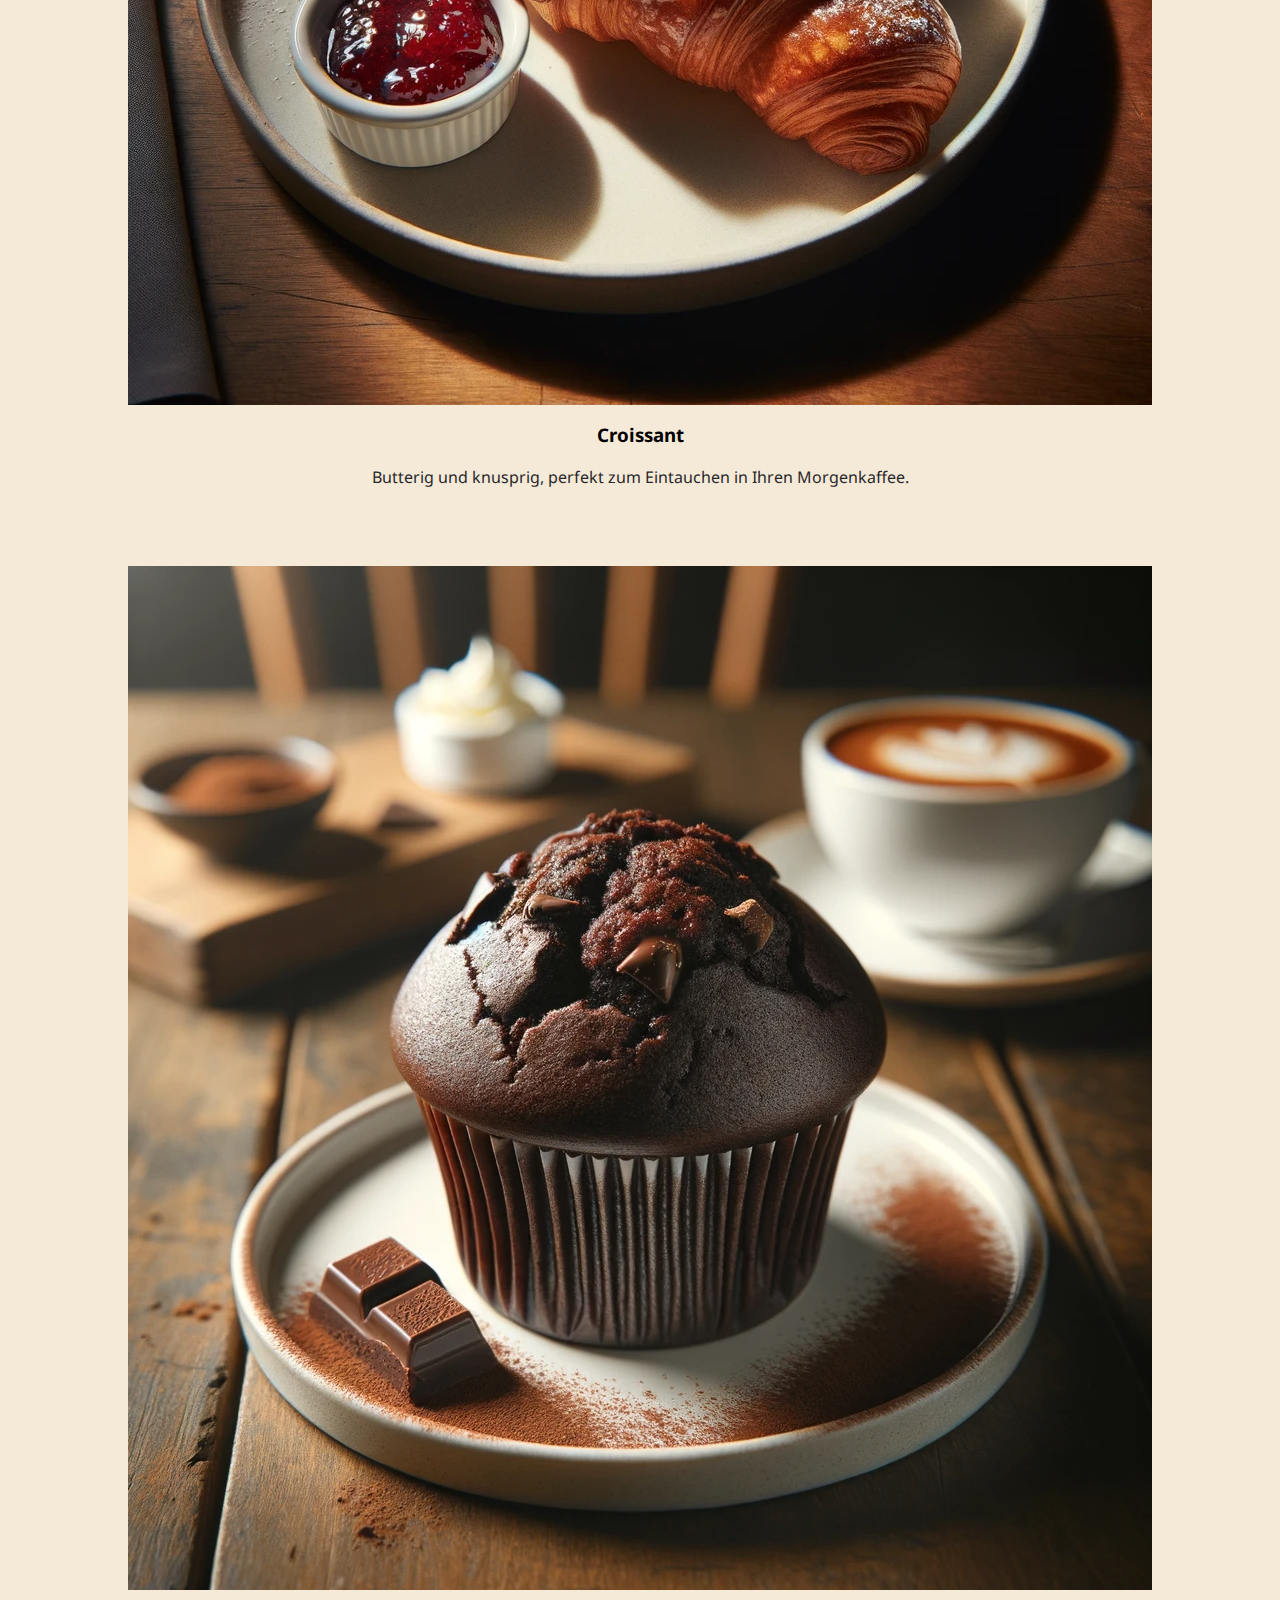
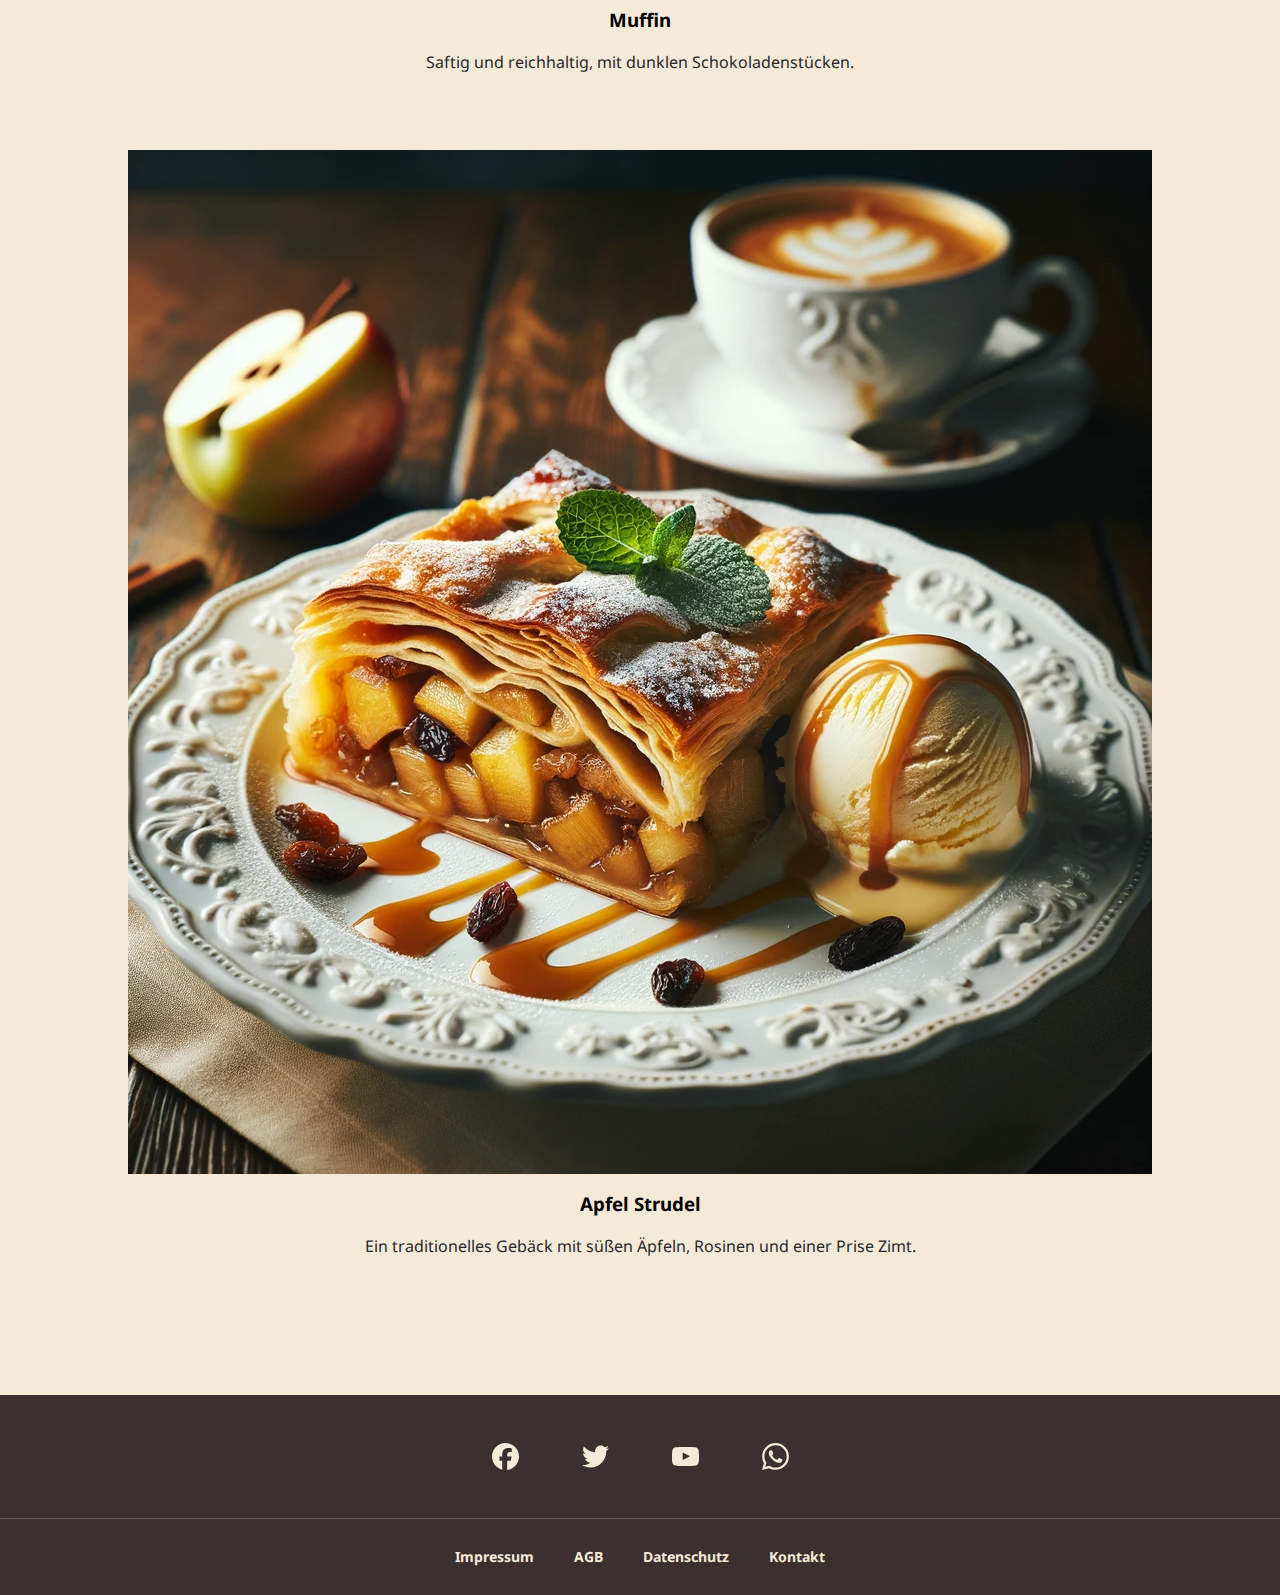
==== commit 0c37b221: "Made ueber-uns page responsive and added the contact button onto all the other pages" ====
--- a/pages/gerichte/gerichte.html
+++ b/pages/gerichte/gerichte.html
@@ -41,6 +41,7 @@
           <a href="../../pages/kontakt/kontakt.html">Kontakt</a>
         </div>
       </div>
+      <button class="btn-kontakt">Contact</button>
     </section>
 
     <section class="main-content">
--- a/styles.css
+++ b/styles.css
@@ -12,7 +12,30 @@
   z-index: 10;
 }
 
+.header-section > .btn-kontakt {
+  display: none;
+}
+.btn-kontakt:hover {
+  filter: brightness(82%);
+}
+
+.btn-kontakt {
+  border: black solid 2px;
+  height: 48px;
+  background-color: #3b2f2f;
+  color: #f5e9d8;
+  font-family: "Noto Sans", sans-serif;
+  font-size: 16px;
+  border-radius: 16px;
+  max-width: 400px;
+  width: 100%;
+  align-self: center;
+}
+
 @media (min-width: 1050px) {
+  .header-section > .btn-kontakt {
+    display: block !important;
+  }
   .hamburger {
     display: none;
   }
@@ -76,6 +99,14 @@
   .landing-page {
     padding: 0 300px !important;
   }
+  .socialmedia {
+    justify-content: center !important;
+    gap: 60px;
+  }
+  .bottomfoot {
+    justify-content: center !important;
+    gap: 40px !important;
+  }
 }
 
 html {
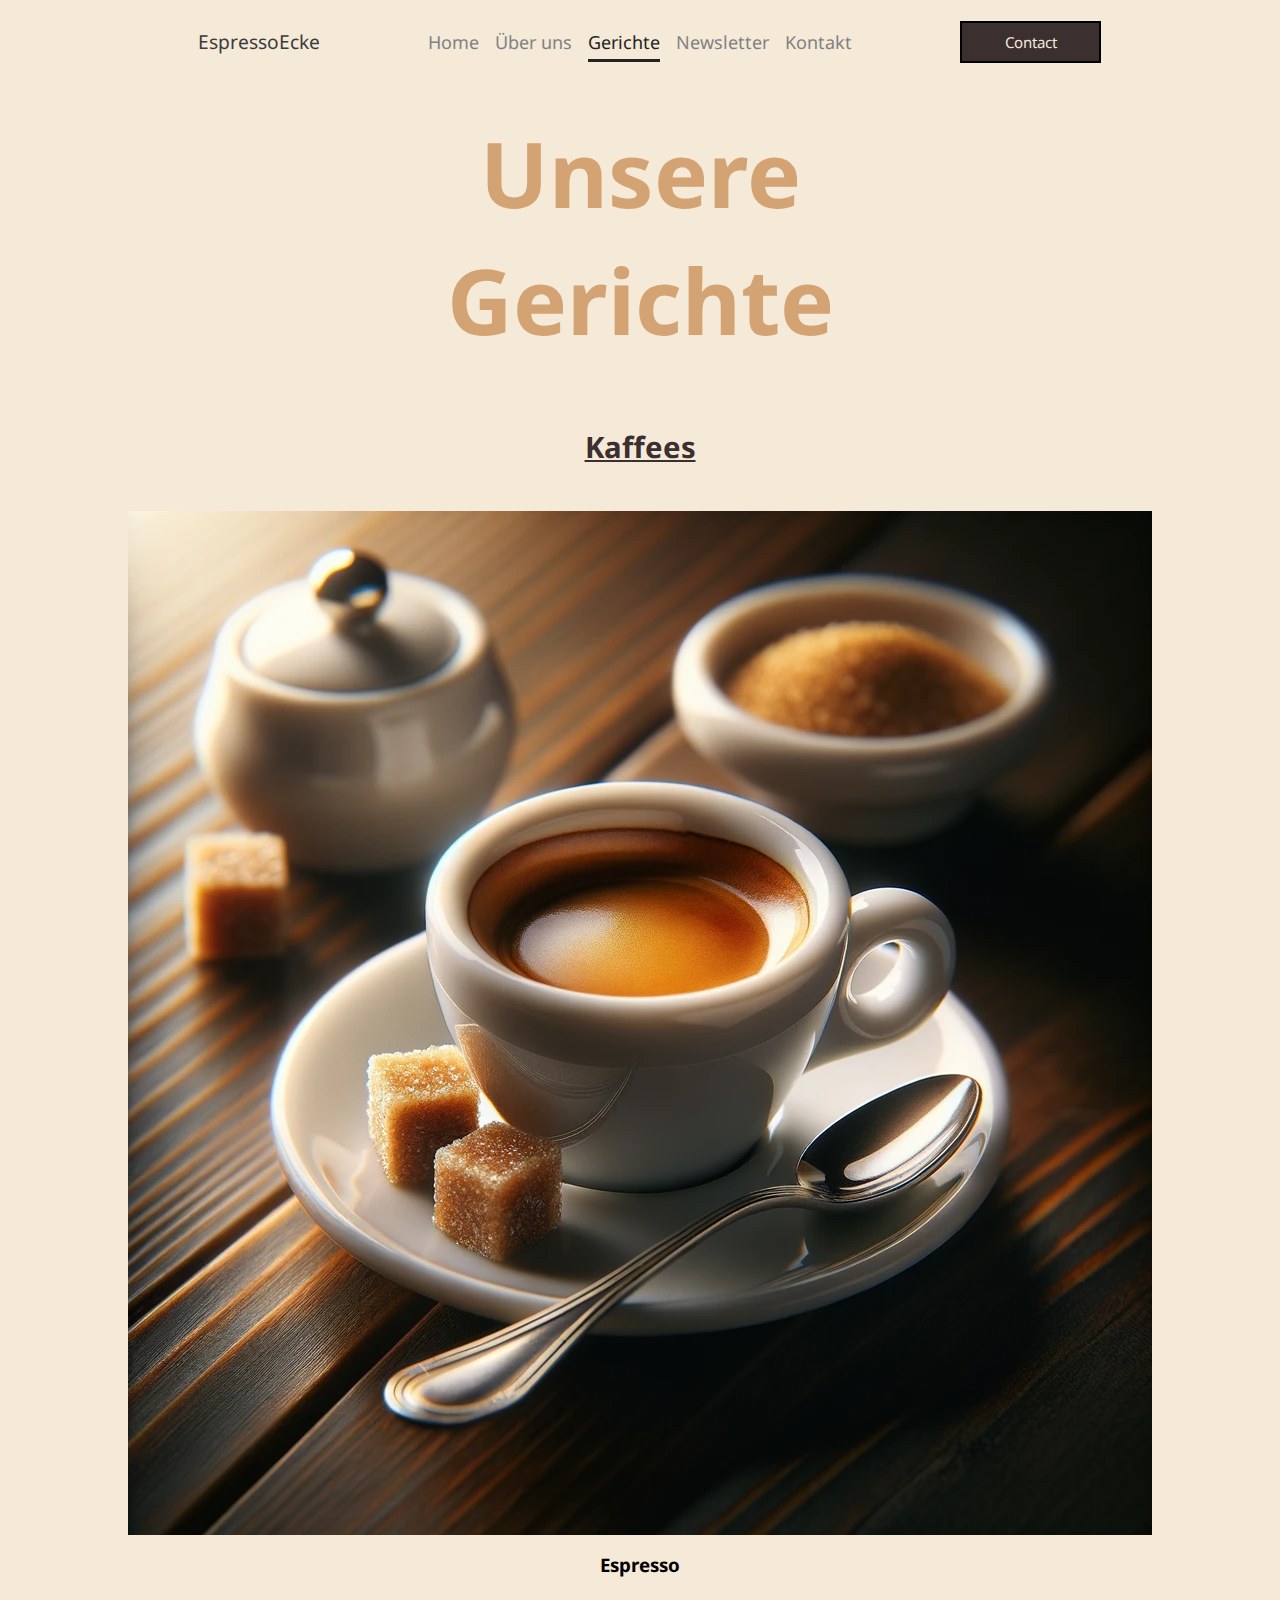
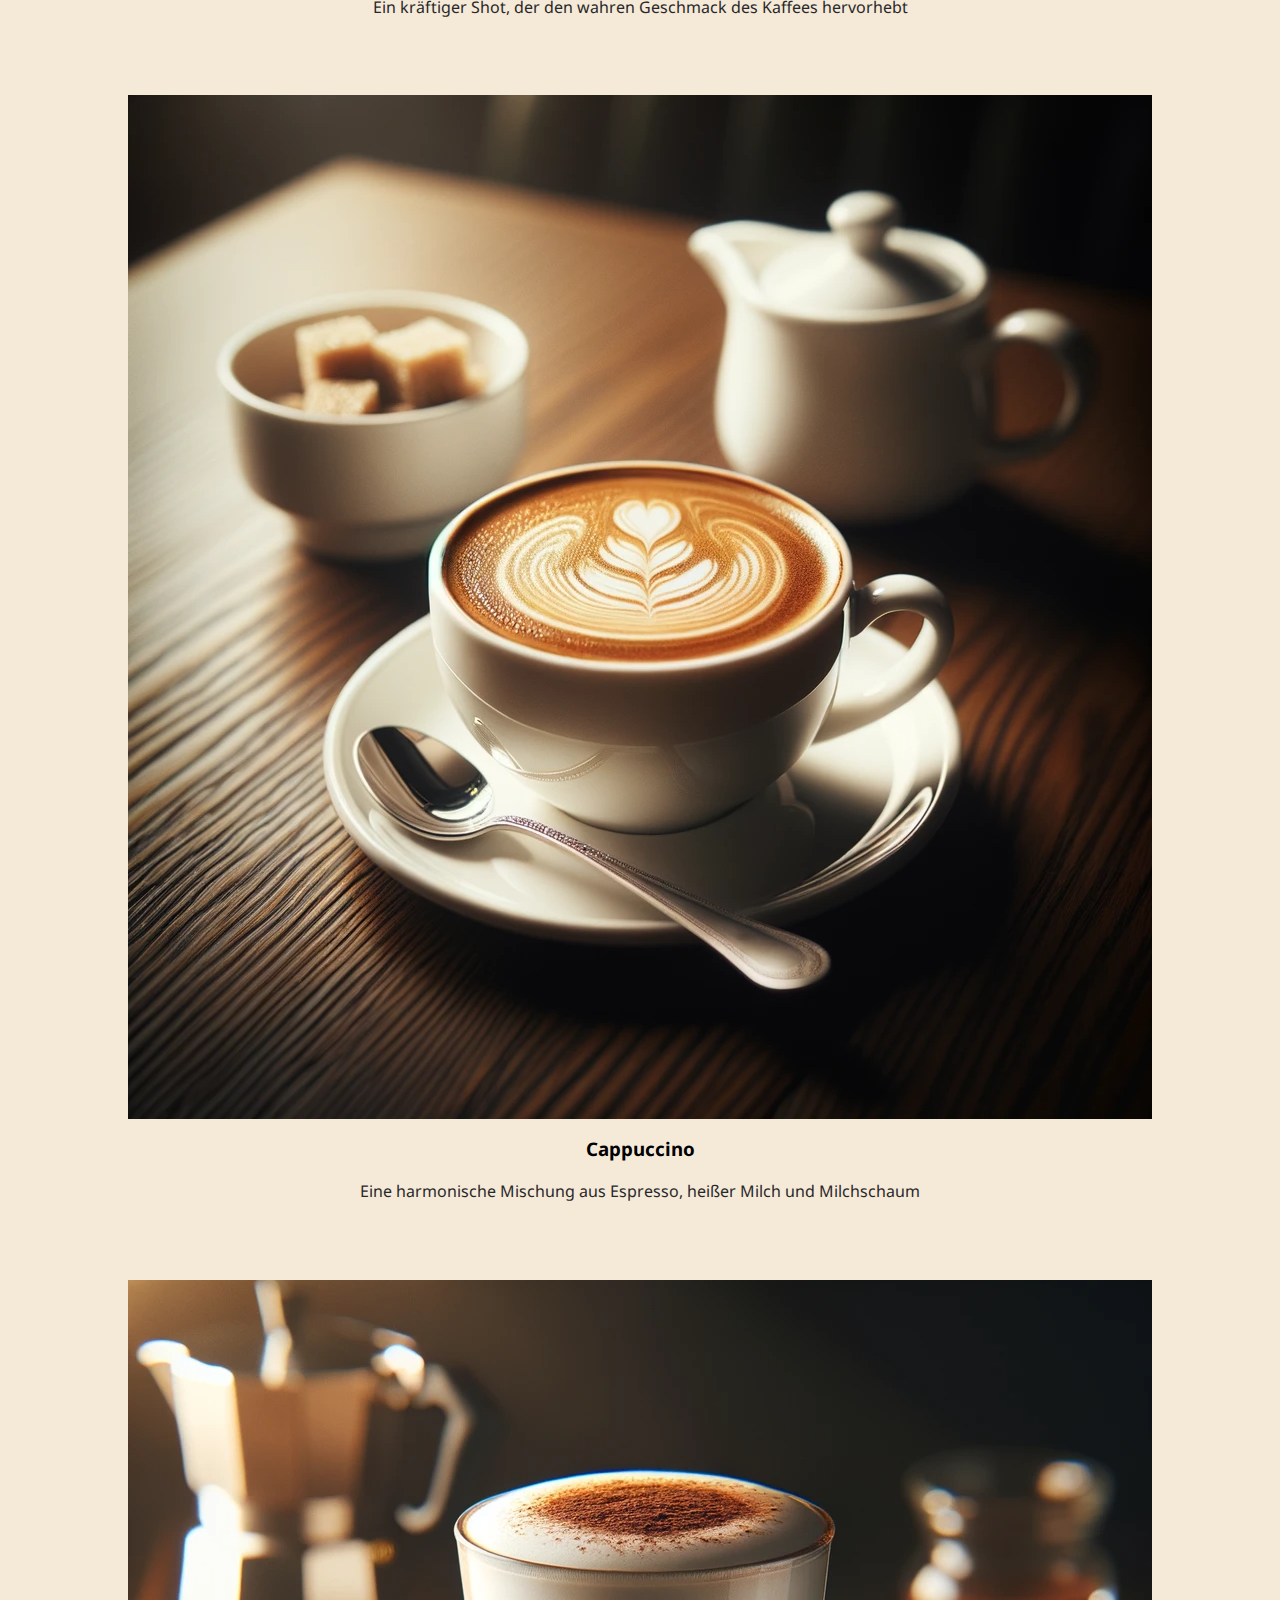
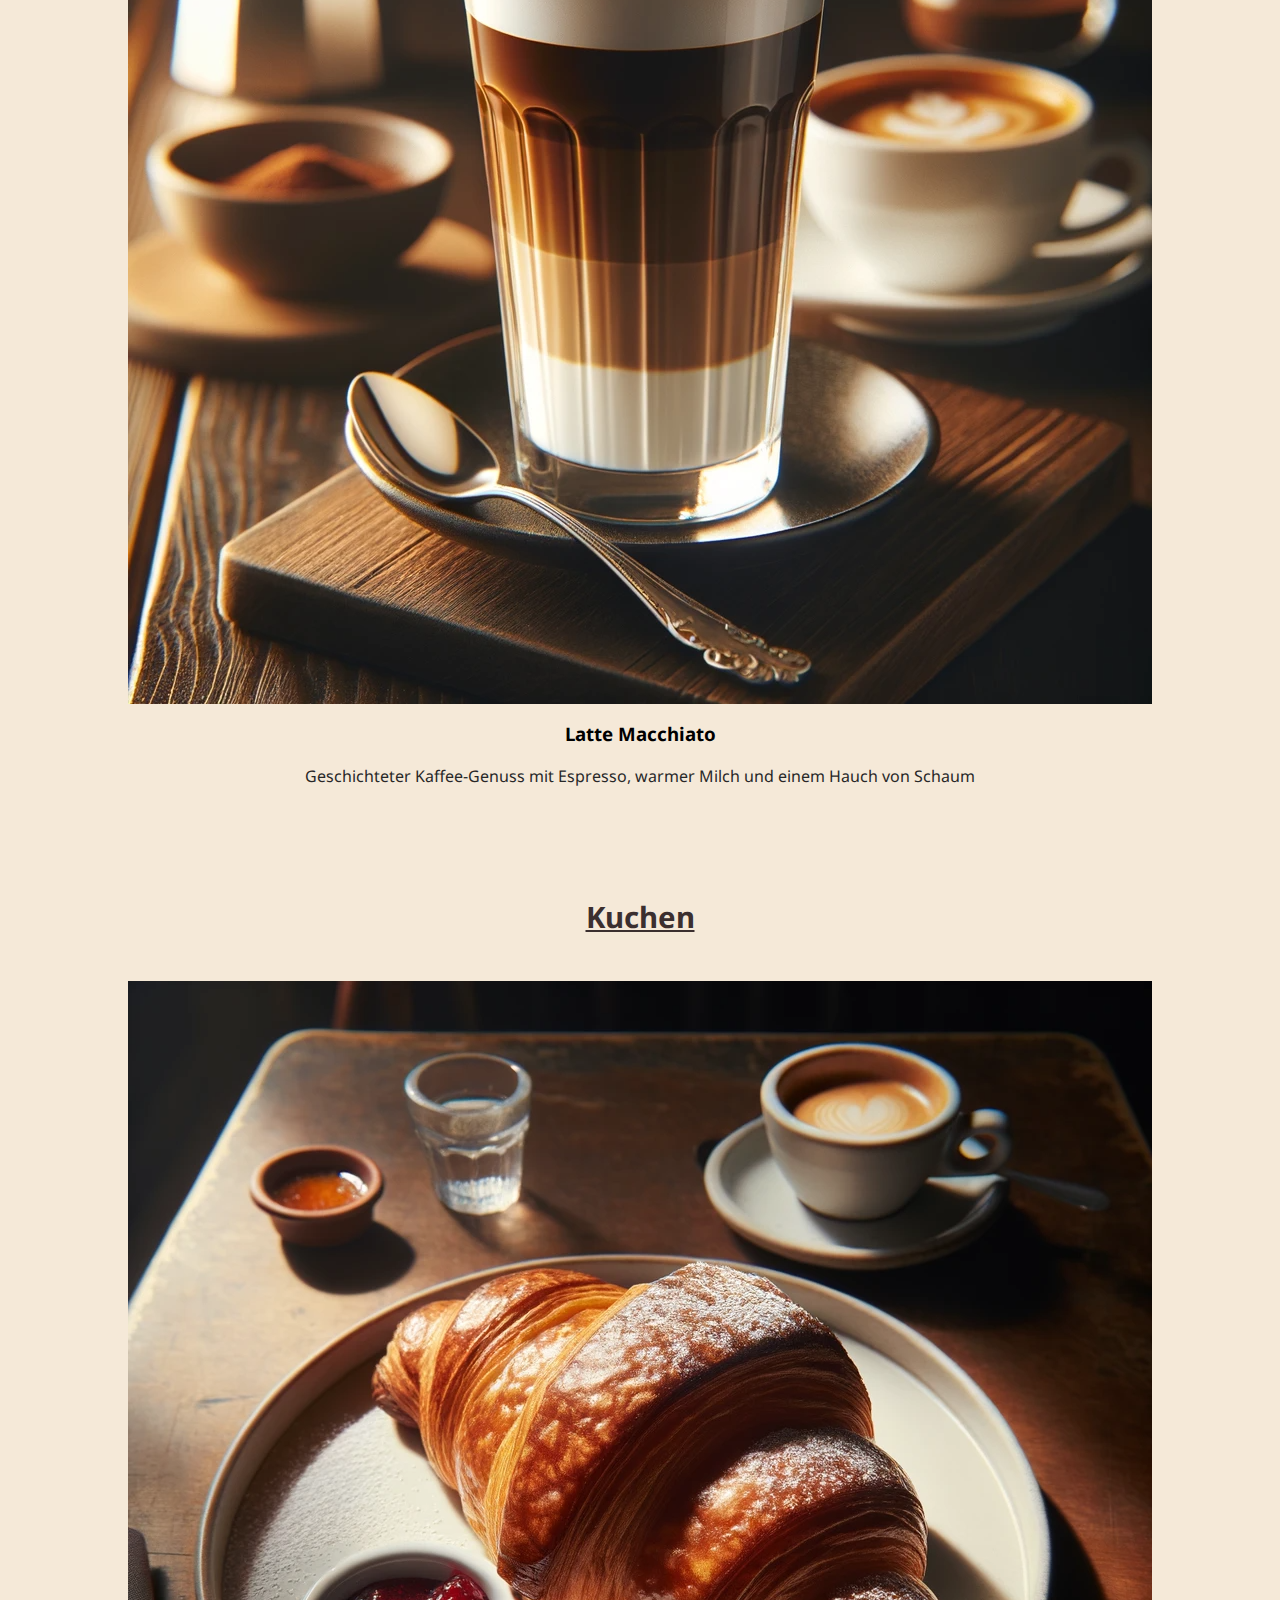
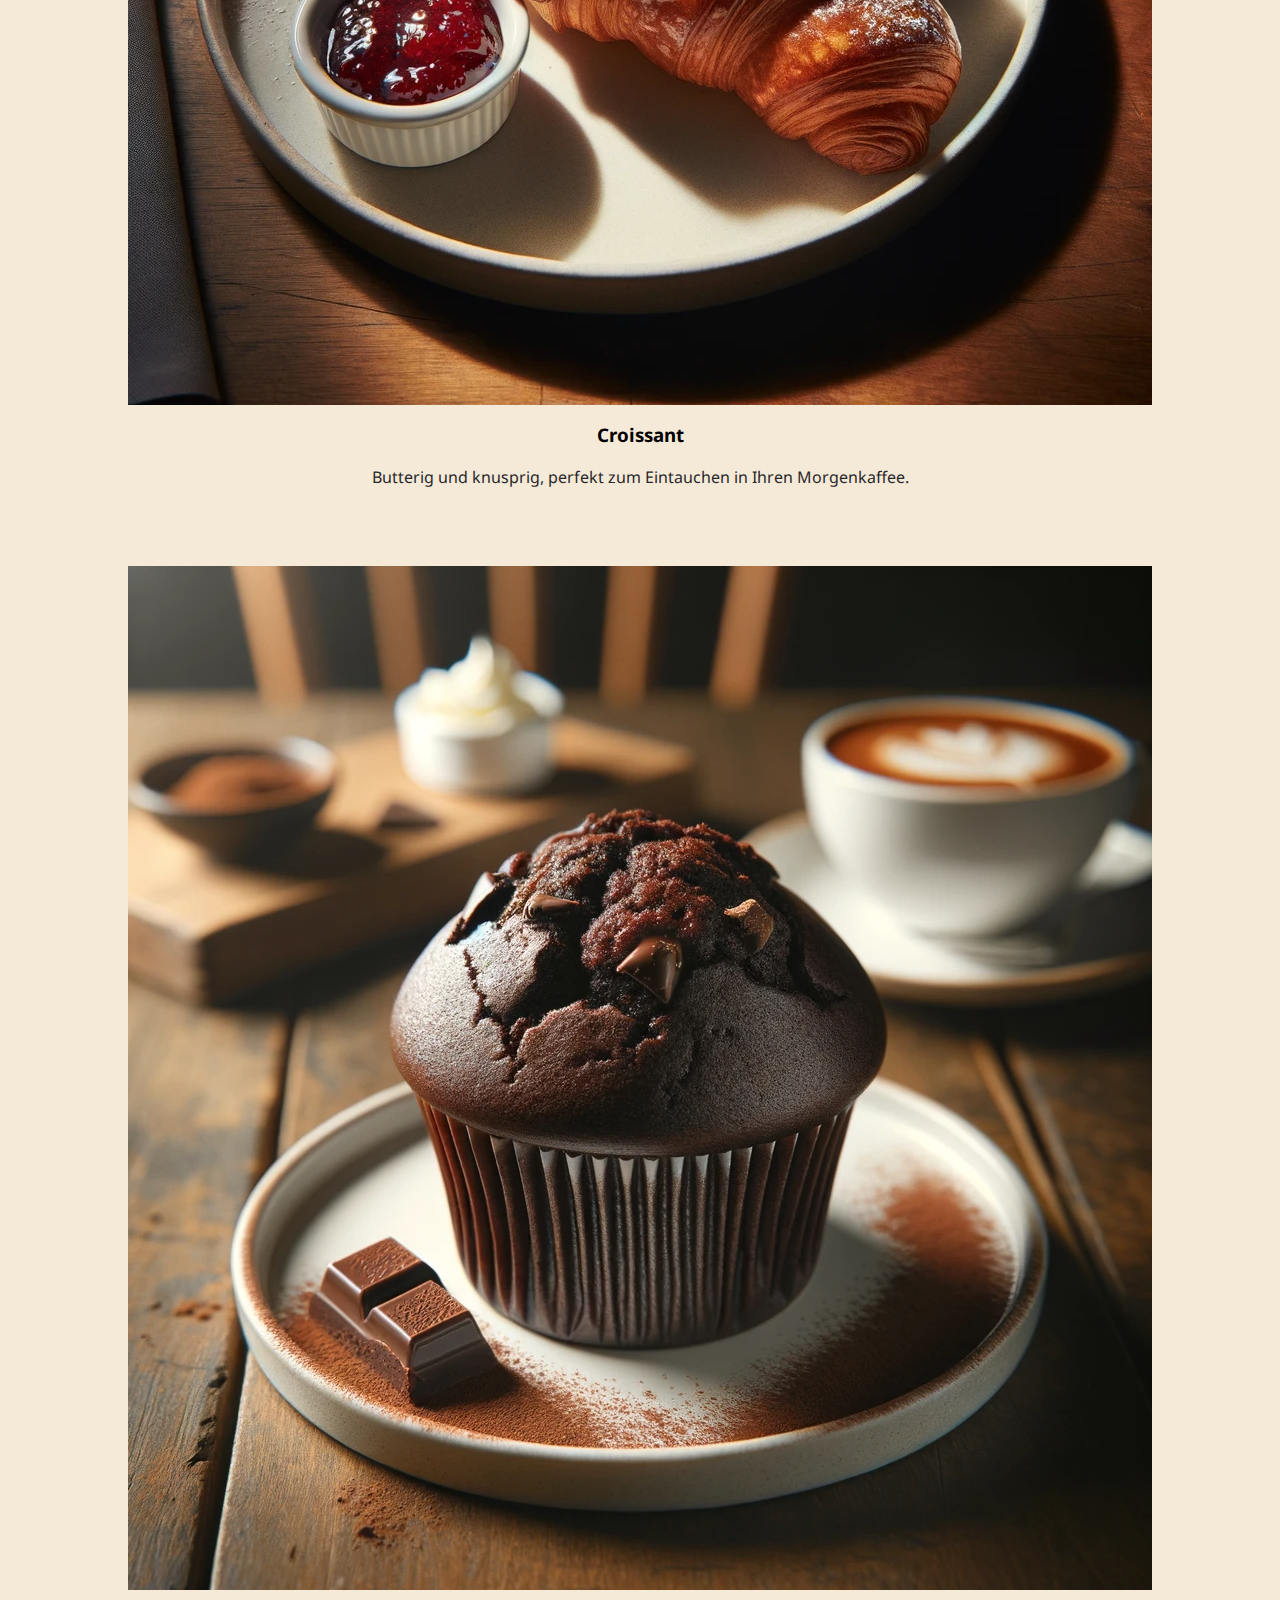
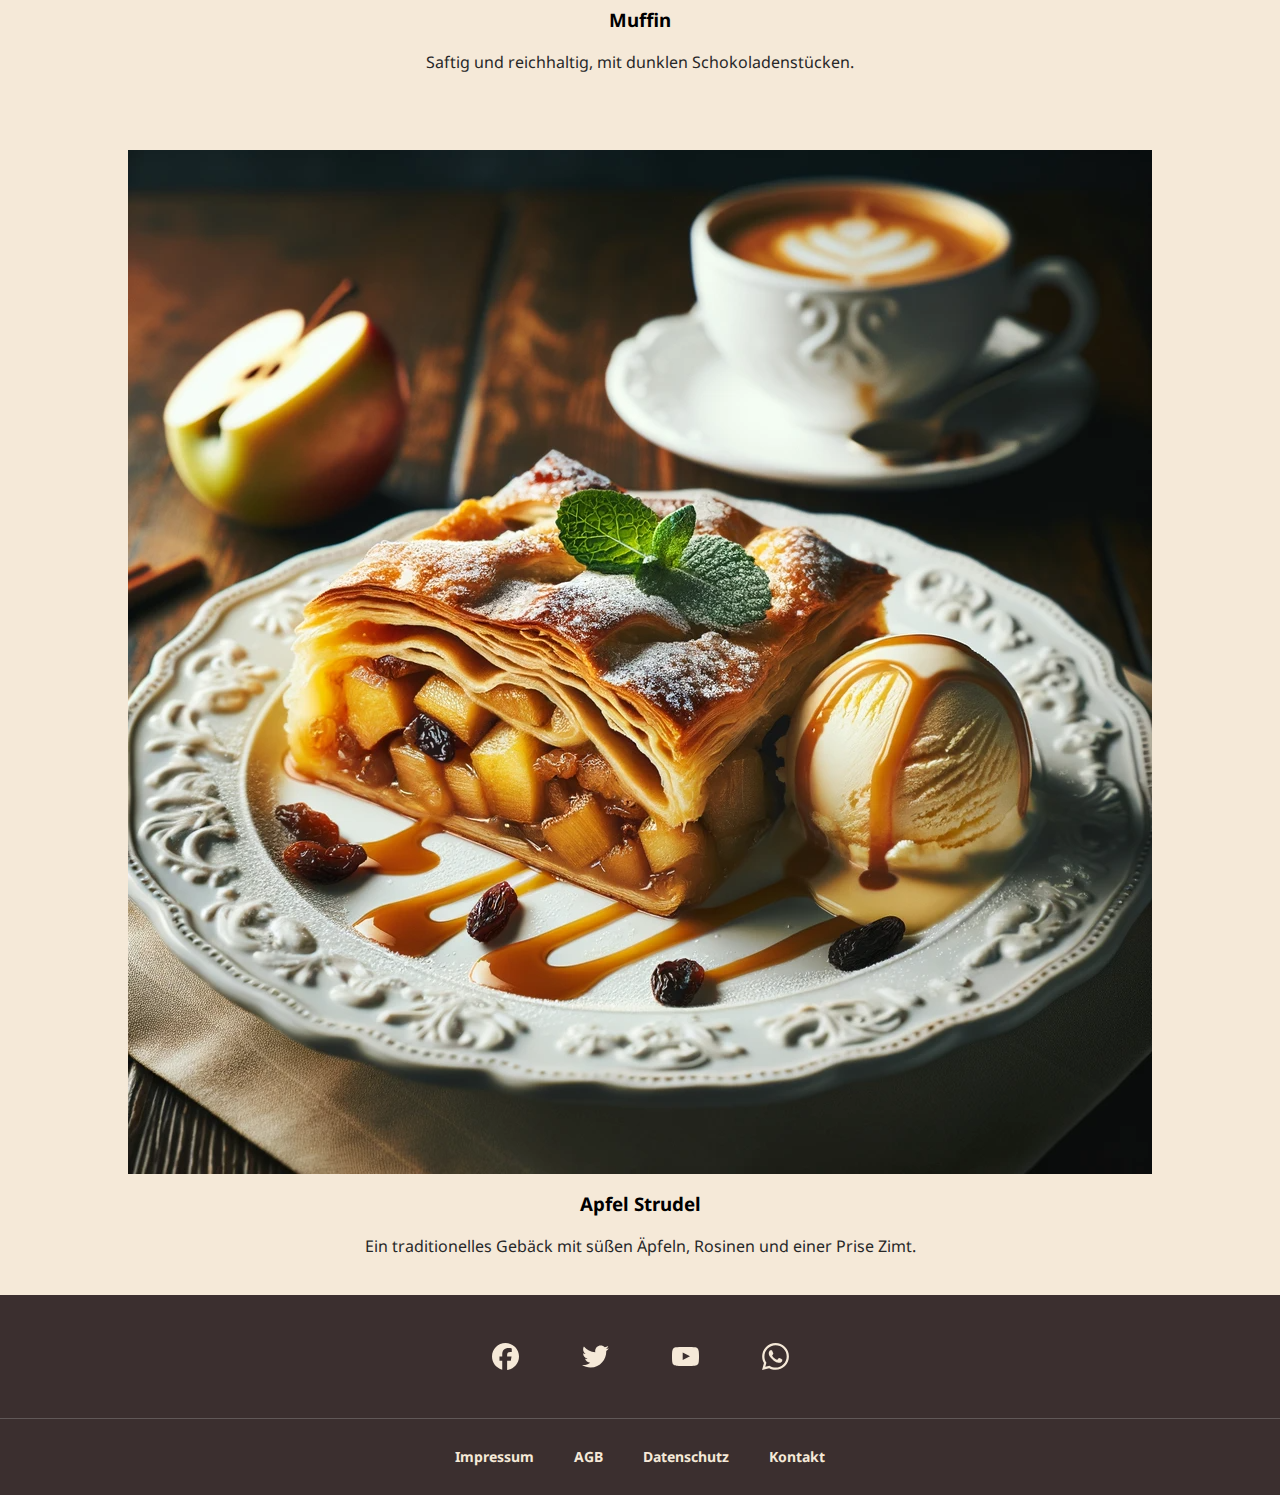
==== commit 81b22cf8: "Made the contact page responsive and made the header contact button work" ====
--- a/pages/gerichte/gerichte.html
+++ b/pages/gerichte/gerichte.html
@@ -41,7 +41,7 @@
           <a href="../../pages/kontakt/kontakt.html">Kontakt</a>
         </div>
       </div>
-      <button class="btn-kontakt">Contact</button>
+      <button class="btn-kontakt" onclick="window.location.href='../../pages/kontakt/kontakt.html'">Contact</button>
     </section>
 
     <section class="main-content">
--- a/styles.css
+++ b/styles.css
@@ -180,6 +180,9 @@
   line-height: 1.6;
   margin: 0;
   padding: 0;
+  min-height: 100vh;
+  display: flex;
+  flex-direction: column;
 }
 
 footer {
@@ -187,7 +190,7 @@
   height: 200px;
   display: flex;
   flex-direction: column;
-  margin-top: 100px;
+  margin-top: auto;
 }
 
 .socialmedia {
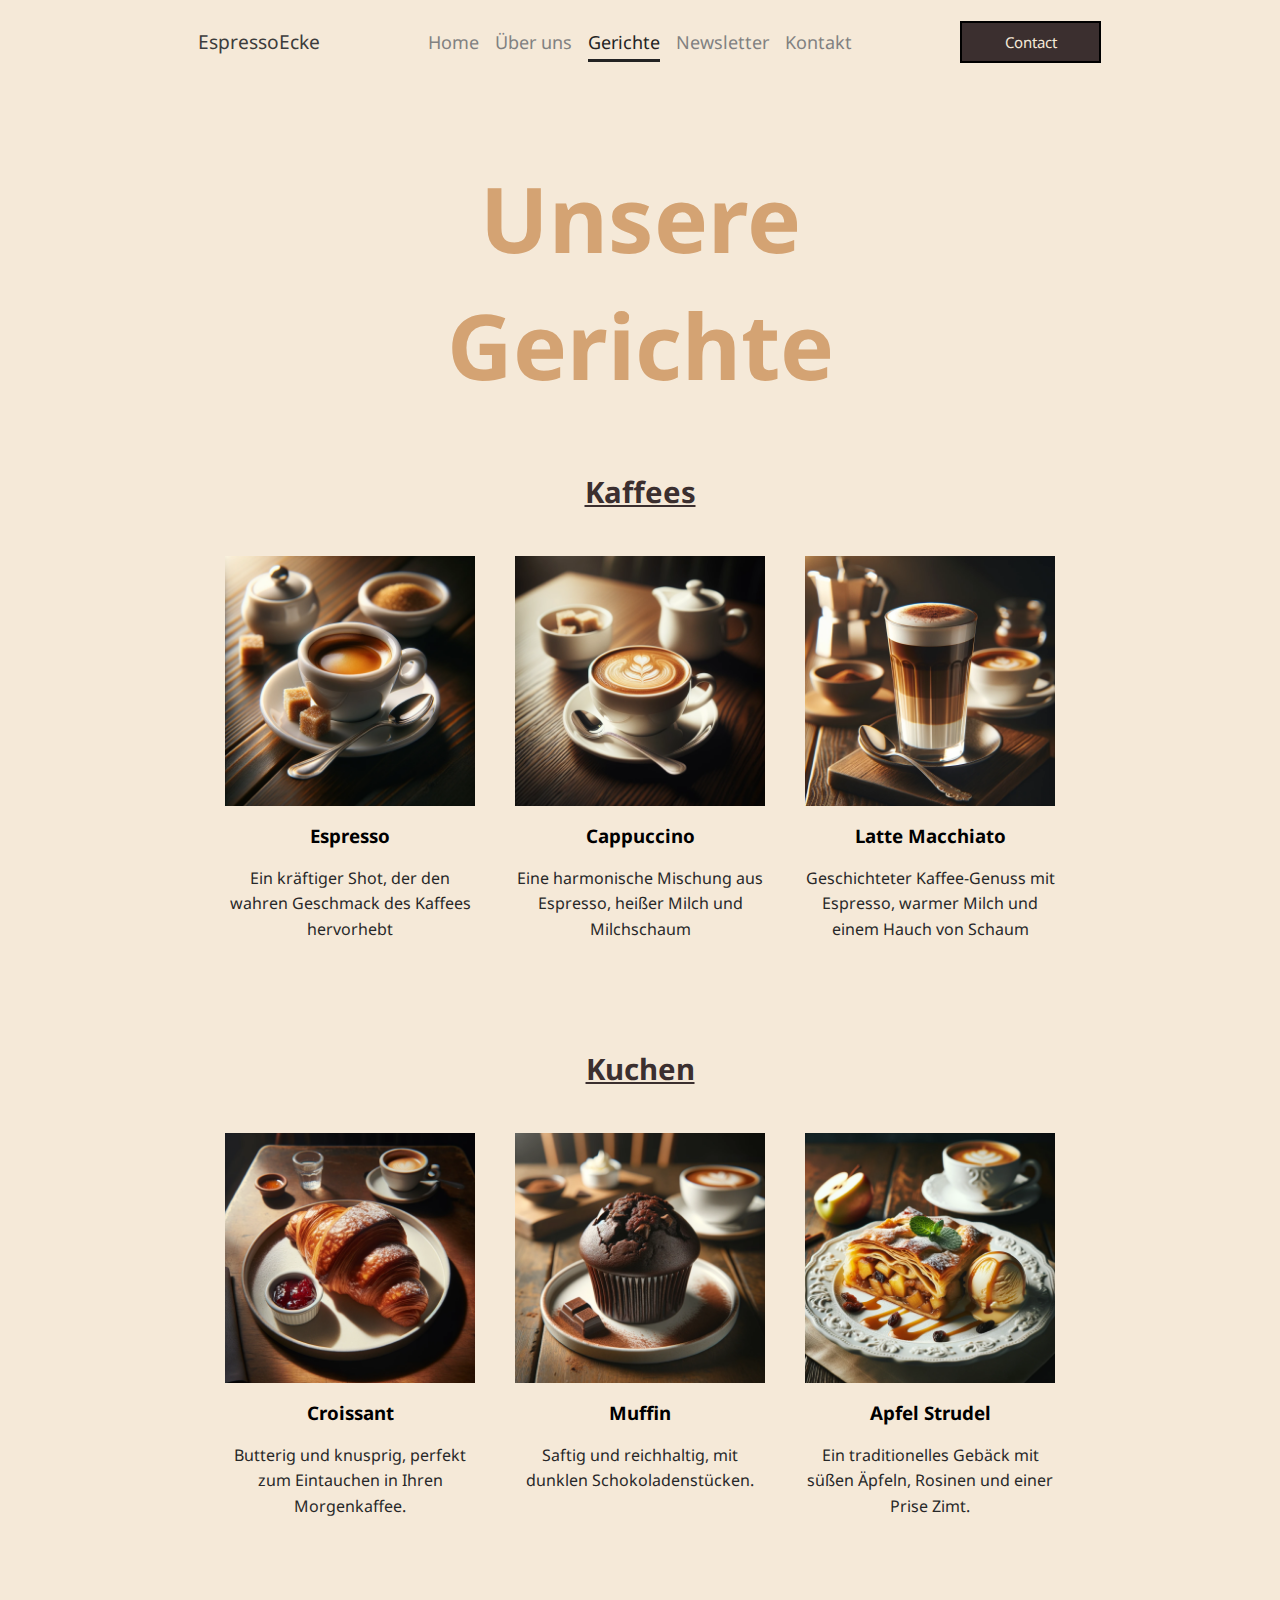
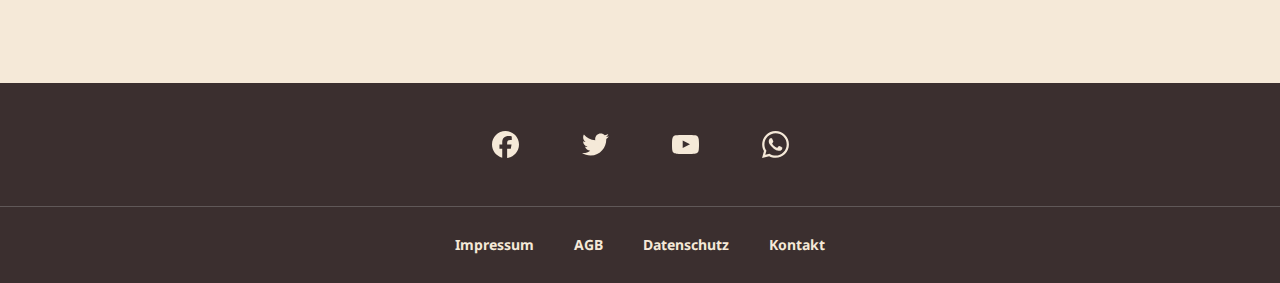
==== commit 698fbcb6: "Fixed a bug with footer gap and made gerichte page responsive" ====
--- a/pages/gerichte/gerichte.html
+++ b/pages/gerichte/gerichte.html
@@ -4,7 +4,7 @@
     <meta charset="UTF-8" />
     <meta http-equiv="X-UA-Compatible" />
     <meta name="viewport" content="width=device-width, initial-scale=1.0" />
-    <title>Your Website Title</title>
+    <title>EspressoEcke</title>
     <link rel="stylesheet" href="../../styles.css" />
     <link rel="stylesheet" href="gerichte.css" />
     <link rel="preconnect" href="https://fonts.googleapis.com" />
@@ -51,8 +51,8 @@
         </div>
       </article>
       <article class="gerichte">
+          <h2>Kaffees</h2>
         <section class="coffees">
-          <h2>Kaffees</h2>
           <article>
             <img
               src="../../images/espresso-dalle-square.png"
@@ -87,8 +87,8 @@
             </p>
           </article>
         </section>
+          <h2>Kuchen</h2>
         <section class="cakes">
-          <h2>Kuchen</h2>
           <article>
             <img
               src="../../images/croissant-dalle-square.png"
--- a/styles.css
+++ b/styles.css
@@ -17,6 +17,10 @@
 }
 .btn-kontakt:hover {
   filter: brightness(82%);
+}
+
+.main-content {
+  padding-bottom: 100px;
 }
 
 .btn-kontakt {
--- a/pages/gerichte/gerichte.css
+++ b/pages/gerichte/gerichte.css
@@ -50,6 +50,31 @@
         font-size: 19pt !important;
     }
 }
+@media (min-width: 1050px) {
+    .gerichte {
+        gap: 40px !important;
+    }
+    .gerichte > section {
+        display: grid !important;
+        grid-template-columns: 1fr 1fr 1fr !important;
+        grid-template-rows: 1fr 1fr !important;
+        gap: 80px;
+        height: 420px;
+        width: 100%;
+        padding-bottom: 30px;
+    }
+    .gerichte > section > article {
+        width: 100% !important;
+        height: auto !important;
+        background-repeat: no-repeat !important;
+        background-color: rgba(255,255,255,0) !important;
+        max-width: 250px !important;
+        max-height: 250px !important;
+    }
+    .main-content {
+        padding-top: 155px;
+    }
+}
 
 .gerichte {
     display: flex;
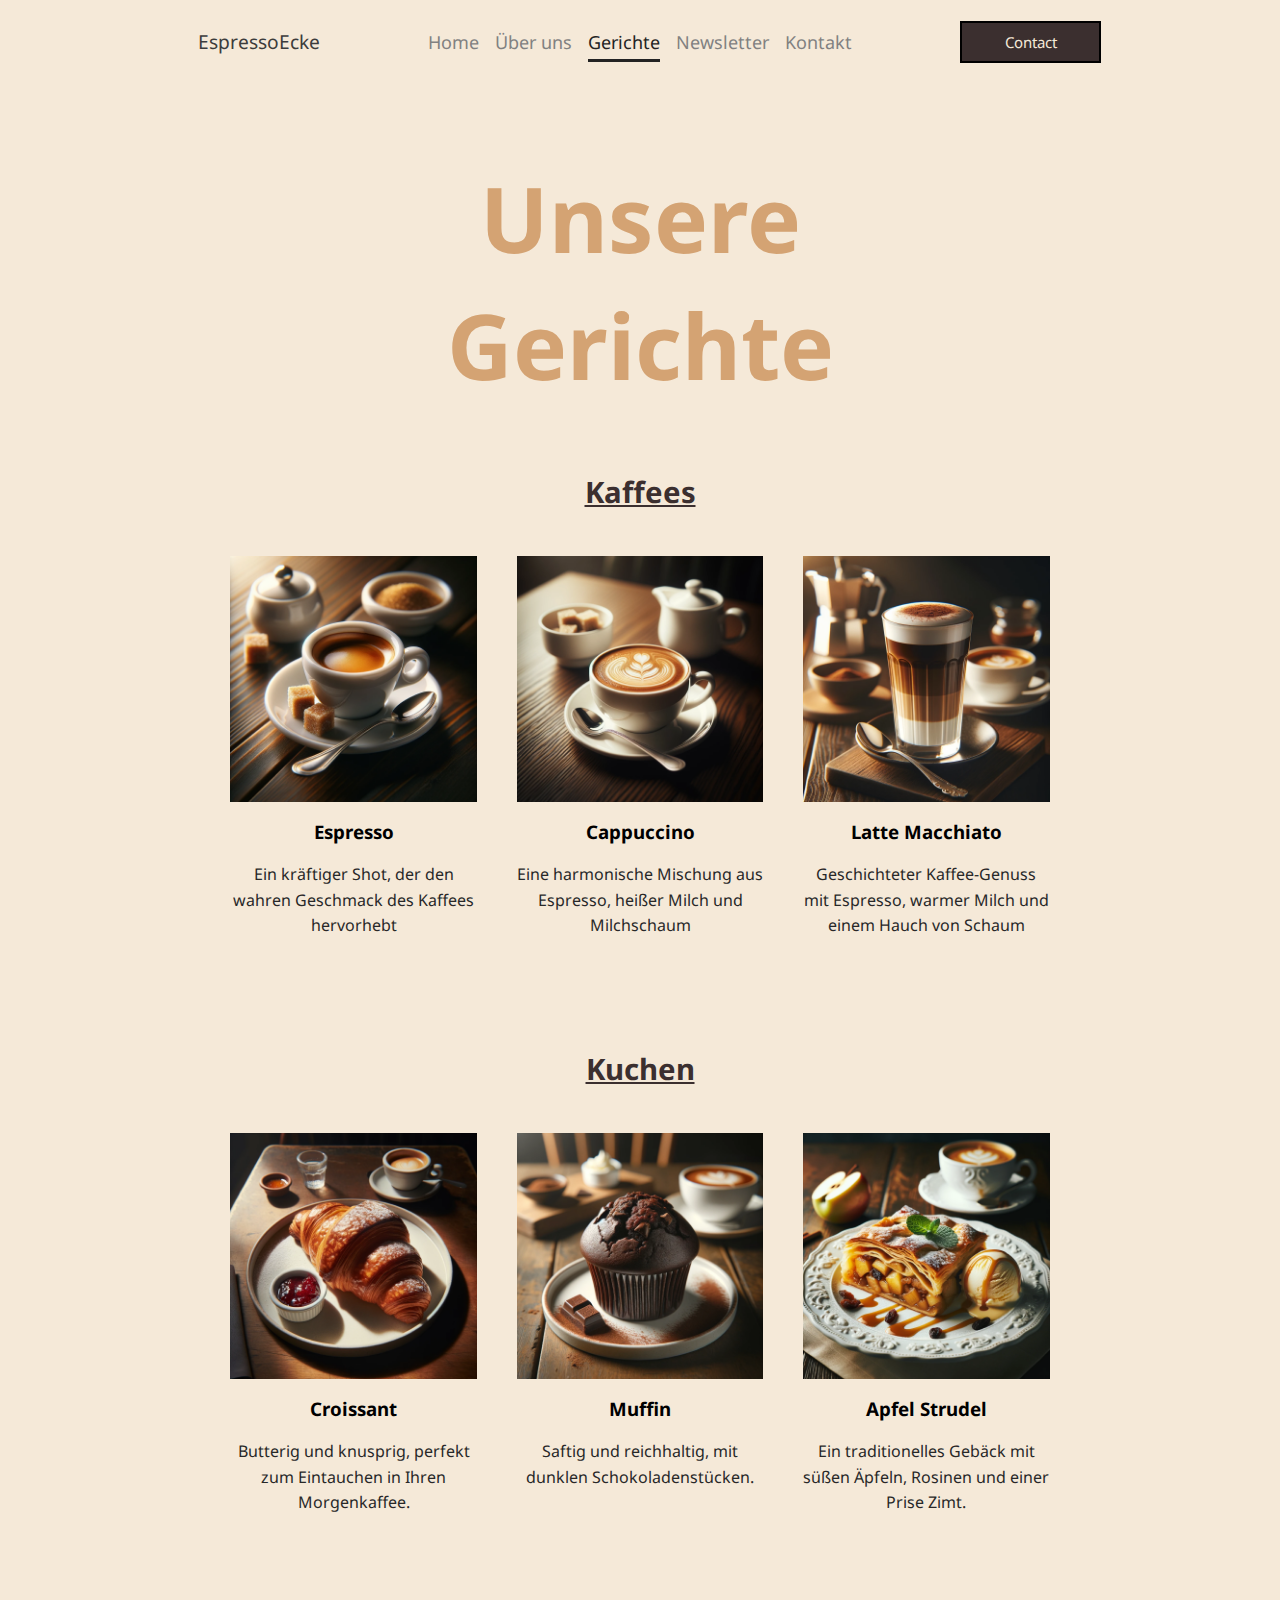
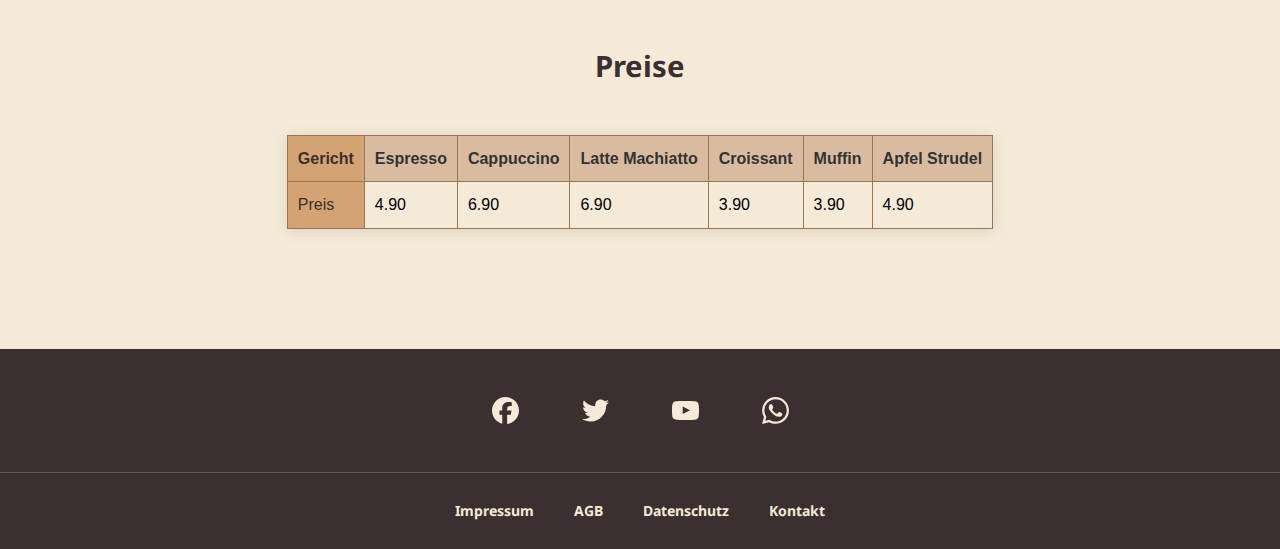
==== commit f4c01dac: "Improved responsivness in the gerichte page and added a table because the kompetenzraster says it" ====
--- a/pages/gerichte/gerichte.html
+++ b/pages/gerichte/gerichte.html
@@ -1,165 +1,193 @@
 <!DOCTYPE html>
 <html lang="de">
-  <head>
-    <meta charset="UTF-8" />
-    <meta http-equiv="X-UA-Compatible" />
-    <meta name="viewport" content="width=device-width, initial-scale=1.0" />
+<head>
+    <meta charset="UTF-8"/>
+    <meta http-equiv="X-UA-Compatible"/>
+    <meta name="viewport" content="width=device-width, initial-scale=1.0"/>
     <title>EspressoEcke</title>
-    <link rel="stylesheet" href="../../styles.css" />
-    <link rel="stylesheet" href="gerichte.css" />
-    <link rel="preconnect" href="https://fonts.googleapis.com" />
-    <link rel="preconnect" href="https://fonts.gstatic.com" crossorigin />
+    <link rel="stylesheet" href="../../styles.css"/>
+    <link rel="stylesheet" href="gerichte.css"/>
+    <link rel="preconnect" href="https://fonts.googleapis.com"/>
+    <link rel="preconnect" href="https://fonts.gstatic.com" crossorigin/>
     <link
-      href="https://fonts.googleapis.com/css2?family=Noto+Sans:wght@600&display=swap"
-      rel="stylesheet"
+            href="https://fonts.googleapis.com/css2?family=Noto+Sans:wght@600&display=swap"
+            rel="stylesheet"
     />
-  </head>
-  <body>
-    <section class="header-section">
-      <header>
+</head>
+<body>
+<section class="header-section">
+    <header>
         <a href="../../index.html">EspressoEcke</a>
         <a class="hamburger" onclick="openNav()">&#9776;</a>
-      </header>
+    </header>
 
-      <div id="myNav" class="overlay">
+    <div id="myNav" class="overlay">
         <a href="javascript:void(0)" class="closebtn" onclick="closeNav()"
-          >&times;</a
+        >&times;</a
         >
         <div class="overlay-content">
-          <a href="../../index.html">Home</a>
-          <a href="../../pages/ueber-uns/ueber-uns.html">Über uns</a>
-          <a
-            href="../../pages/gerichte/gerichte.html"
-            style="
+            <a href="../../index.html">Home</a>
+            <a href="../../pages/ueber-uns/ueber-uns.html">Über uns</a>
+            <a
+                    href="../../pages/gerichte/gerichte.html"
+                    style="
               color: #232323;
               text-decoration: #232323 solid underline 3px;
               text-underline-offset: 10px;
             "
             >Gerichte</a
-          >
-          <a href="../../pages/newsletter/newsletter.html">Newsletter</a>
-          <a href="../../pages/kontakt/kontakt.html">Kontakt</a>
+            >
+            <a href="../../pages/newsletter/newsletter.html">Newsletter</a>
+            <a href="../../pages/kontakt/kontakt.html">Kontakt</a>
         </div>
-      </div>
-      <button class="btn-kontakt" onclick="window.location.href='../../pages/kontakt/kontakt.html'">Contact</button>
-    </section>
+    </div>
+    <button class="btn-kontakt" onclick="window.location.href='../../pages/kontakt/kontakt.html'">Contact</button>
+</section>
 
-    <section class="main-content">
-      <article class="landing-page">
+<section class="main-content">
+    <article class="landing-page">
         <div class="landingpage-main-text">
-          <h1>Unsere Gerichte</h1>
+            <h1>Unsere Gerichte</h1>
         </div>
-      </article>
-      <article class="gerichte">
-          <h2>Kaffees</h2>
+    </article>
+    <article class="gerichte">
+        <h2>Kaffees</h2>
         <section class="coffees">
-          <article>
-            <img
-              src="../../images/espresso-dalle-square.png"
-              alt="our croissant"
-            />
-            <h3>Espresso</h3>
-            <p>
-              Ein kräftiger Shot, der den wahren Geschmack des Kaffees
-              hervorhebt
-            </p>
-          </article>
-          <article>
-            <img
-              src="../../images/cappucino-dalle-square.png"
-              alt="our muffin"
-            />
-            <h3>Cappuccino</h3>
-            <p>
-              Eine harmonische Mischung aus Espresso, heißer Milch und
-              Milchschaum
-            </p>
-          </article>
-          <article>
-            <img
-              src="../../images/lattemachiato2-dalle-square.png"
-              alt="our Apple Strudel"
-            />
-            <h3>Latte Macchiato</h3>
-            <p>
-              Geschichteter Kaffee-Genuss mit Espresso, warmer Milch und einem
-              Hauch von Schaum
-            </p>
-          </article>
+            <article>
+                <img
+                        src="../../images/espresso-dalle-square.png"
+                        alt="our croissant"
+                />
+                <h3>Espresso</h3>
+                <p>
+                    Ein kräftiger Shot, der den wahren Geschmack des Kaffees
+                    hervorhebt
+                </p>
+            </article>
+            <article>
+                <img
+                        src="../../images/cappucino-dalle-square.png"
+                        alt="our muffin"
+                />
+                <h3>Cappuccino</h3>
+                <p>
+                    Eine harmonische Mischung aus Espresso, heißer Milch und
+                    Milchschaum
+                </p>
+            </article>
+            <article>
+                <img
+                        src="../../images/lattemachiato2-dalle-square.png"
+                        alt="our Apple Strudel"
+                />
+                <h3>Latte Macchiato</h3>
+                <p>
+                    Geschichteter Kaffee-Genuss mit Espresso, warmer Milch und einem
+                    Hauch von Schaum
+                </p>
+            </article>
         </section>
-          <h2>Kuchen</h2>
+        <h2>Kuchen</h2>
         <section class="cakes">
-          <article>
-            <img
-              src="../../images/croissant-dalle-square.png"
-              alt="our croissant"
-            />
-            <h3>Croissant</h3>
-            <p>
-              Butterig und knusprig, perfekt zum Eintauchen in Ihren
-              Morgenkaffee.
-            </p>
-          </article>
-          <article>
-            <img src="../../images/muffin-dalle-square.png" alt="our muffin" />
-            <h3>Muffin</h3>
-            <p>Saftig und reichhaltig, mit dunklen Schokoladenstücken.</p>
-          </article>
-          <article>
-            <img
-              src="../../images/apple-strudel-dalle-square.png"
-              alt="our Apple Strudel"
-            />
-            <h3>Apfel Strudel</h3>
-            <p>
-              Ein traditionelles Gebäck mit süßen Äpfeln, Rosinen und einer
-              Prise Zimt.
-            </p>
-          </article>
+            <article>
+                <img
+                        src="../../images/croissant-dalle-square.png"
+                        alt="our croissant"
+                />
+                <h3>Croissant</h3>
+                <p>
+                    Butterig und knusprig, perfekt zum Eintauchen in Ihren
+                    Morgenkaffee.
+                </p>
+            </article>
+            <article>
+                <img src="../../images/muffin-dalle-square.png" alt="our muffin"/>
+                <h3>Muffin</h3>
+                <p>Saftig und reichhaltig, mit dunklen Schokoladenstücken.</p>
+            </article>
+            <article>
+                <img
+                        src="../../images/apple-strudel-dalle-square.png"
+                        alt="our Apple Strudel"
+                />
+                <h3>Apfel Strudel</h3>
+                <p>
+                    Ein traditionelles Gebäck mit süßen Äpfeln, Rosinen und einer
+                    Prise Zimt.
+                </p>
+            </article>
         </section>
-      </article>
-    </section>
+    </article>
+    <article class="preise">
+        <h2>Preise</h2>
+        <table>
+            <thead>
+            <tr>
+                <th>Gericht</th>
+                <th>Espresso</th>
+                <th>Cappuccino</th>
+                <th>Latte Machiatto</th>
+                <th>Croissant</th>
+                <th>Muffin</th>
+                <th>Apfel Strudel</th>
+            </tr>
+            </thead>
+            <tbody>
+            <tr>
+                <td data-title="Gericht">Preis</td>
+                <td data-title="Espresso">4.90</td>
+                <td data-title="Cappuccino">6.90</td>
+                <td data-title="Latte Machiatto">6.90</td>
+                <td data-title="Croissant">3.90</td>
+                <td data-title="Muffin">3.90</td>
+                <td data-title="Apfel Strudel">4.90</td>
+            </tr>
+            </tbody>
+        </table>
 
-    <footer>
-      <section class="socialmedia">
+    </article>
+</section>
+
+<footer>
+    <section class="socialmedia">
         <a
-          href="https://facebook.com"
-          target="_blank"
-          class="facebook sm-icon"
+                href="https://facebook.com"
+                target="_blank"
+                class="facebook sm-icon"
         ></a>
         <a
-          href="https://twitter.com"
-          target="_blank"
-          class="twitter sm-icon"
+                href="https://twitter.com"
+                target="_blank"
+                class="twitter sm-icon"
         ></a>
         <a
-          href="https://youtube.com"
-          target="_blank"
-          class="youtube sm-icon"
+                href="https://youtube.com"
+                target="_blank"
+                class="youtube sm-icon"
         ></a>
         <a
-          href="https://whatsapp.com"
-          target="_blank"
-          class="whatsapp sm-icon"
+                href="https://whatsapp.com"
+                target="_blank"
+                class="whatsapp sm-icon"
         ></a>
-      </section>
-      <section class="bottomfoot">
+    </section>
+    <section class="bottomfoot">
         <a href="../../index.html">Impressum</a>
         <a href="../../index.html">AGB</a>
         <a href="../../index.html">Datenschutz</a>
         <a href="../../index.html">Kontakt</a>
-      </section>
-    </footer>
+    </section>
+</footer>
 
-    <script>
-      //Nav
-      function openNav() {
+<script>
+    //Nav
+    function openNav() {
         document.getElementById("myNav").style.left = "0";
-      }
+    }
 
-      function closeNav() {
+    function closeNav() {
         document.getElementById("myNav").style.left = "100%";
-      }
-    </script>
-  </body>
+    }
+</script>
+</body>
 </html>
--- a/pages/gerichte/gerichte.css
+++ b/pages/gerichte/gerichte.css
@@ -10,7 +10,7 @@
 }
 
 .gerichte {
-    padding: 0 60px;
+    padding: 0 18vw;
 }
 
 .landing-page {
@@ -47,6 +47,9 @@
         font-size: 21pt !important;
     }
     .gerichte h2 {
+        font-size: 19pt !important;
+    }
+    .preise h2 {
         font-size: 19pt !important;
     }
 }
@@ -62,6 +65,7 @@
         height: 420px;
         width: 100%;
         padding-bottom: 30px;
+        max-width: none !important;
     }
     .gerichte > section > article {
         width: 100% !important;
@@ -94,6 +98,11 @@
     text-decoration-color: #3b2f2f;
 }
 
+.preise h2 {
+    font-size: 22pt;
+    bottom: 0;    color: #3b2f2f;
+}
+
 .gerichte > section > article > p, .gerichte > section > article > h3{
     margin: 0;
 }
@@ -106,10 +115,91 @@
     display: flex;
     flex-direction: column;
     gap: 40px;
+    max-width: 400px;
 }
 
 .gerichte > section > article {
     display: flex;
     flex-direction: column;
     gap: 15px;
-}+}
+
+/* General table styling */
+table {
+    width: 100%;
+    border-collapse: collapse;
+    margin: 20px 0;
+    font-family: 'Arial', sans-serif;
+    box-shadow: 0 2px 15px rgba(0, 0, 0, 0.1);
+}
+
+/* Header and cells styling */
+th, td {
+    padding: 10px;
+    border: 1px solid #987553;
+    text-align: left;
+}
+
+/* Header specific styling */
+th {
+    background-color: #d9bca0;
+    color: #333;
+    font-weight: bold;
+}
+
+/* Zebra striping for rows */
+tr:nth-child(even) {
+    background-color: #d9bca0;
+}
+
+/* Hover effect for rows */
+tr:hover {
+    background-color: #d9bca0;
+}
+
+/* Price specific styling */
+th:first-child, td:first-child {
+    background-color: #d4a373;
+    color: #3B2F2F;
+}
+.preise {
+    min-width: 260px;
+    display: flex;
+    flex-direction: column;
+    gap: 25px;
+}
+
+/* Responsive adjustments */
+@media (max-width: 722px) {
+    table {
+        border: 0;
+    }
+
+    table thead {
+        display: none;
+    }
+
+    table tr {
+        display: block;
+        border-bottom: 2px solid #987553;
+    }
+
+    table td {
+        display: block;
+        text-align: right;
+        font-size: 0.8em;
+        border-bottom: 1px dotted #987553;
+    }
+
+    table td:last-child {
+        border-bottom: 0;
+    }
+
+    table td:before {
+        content: attr(data-title);
+        float: left;
+        font-weight: bold;
+        text-transform: uppercase;
+    }
+}
+
